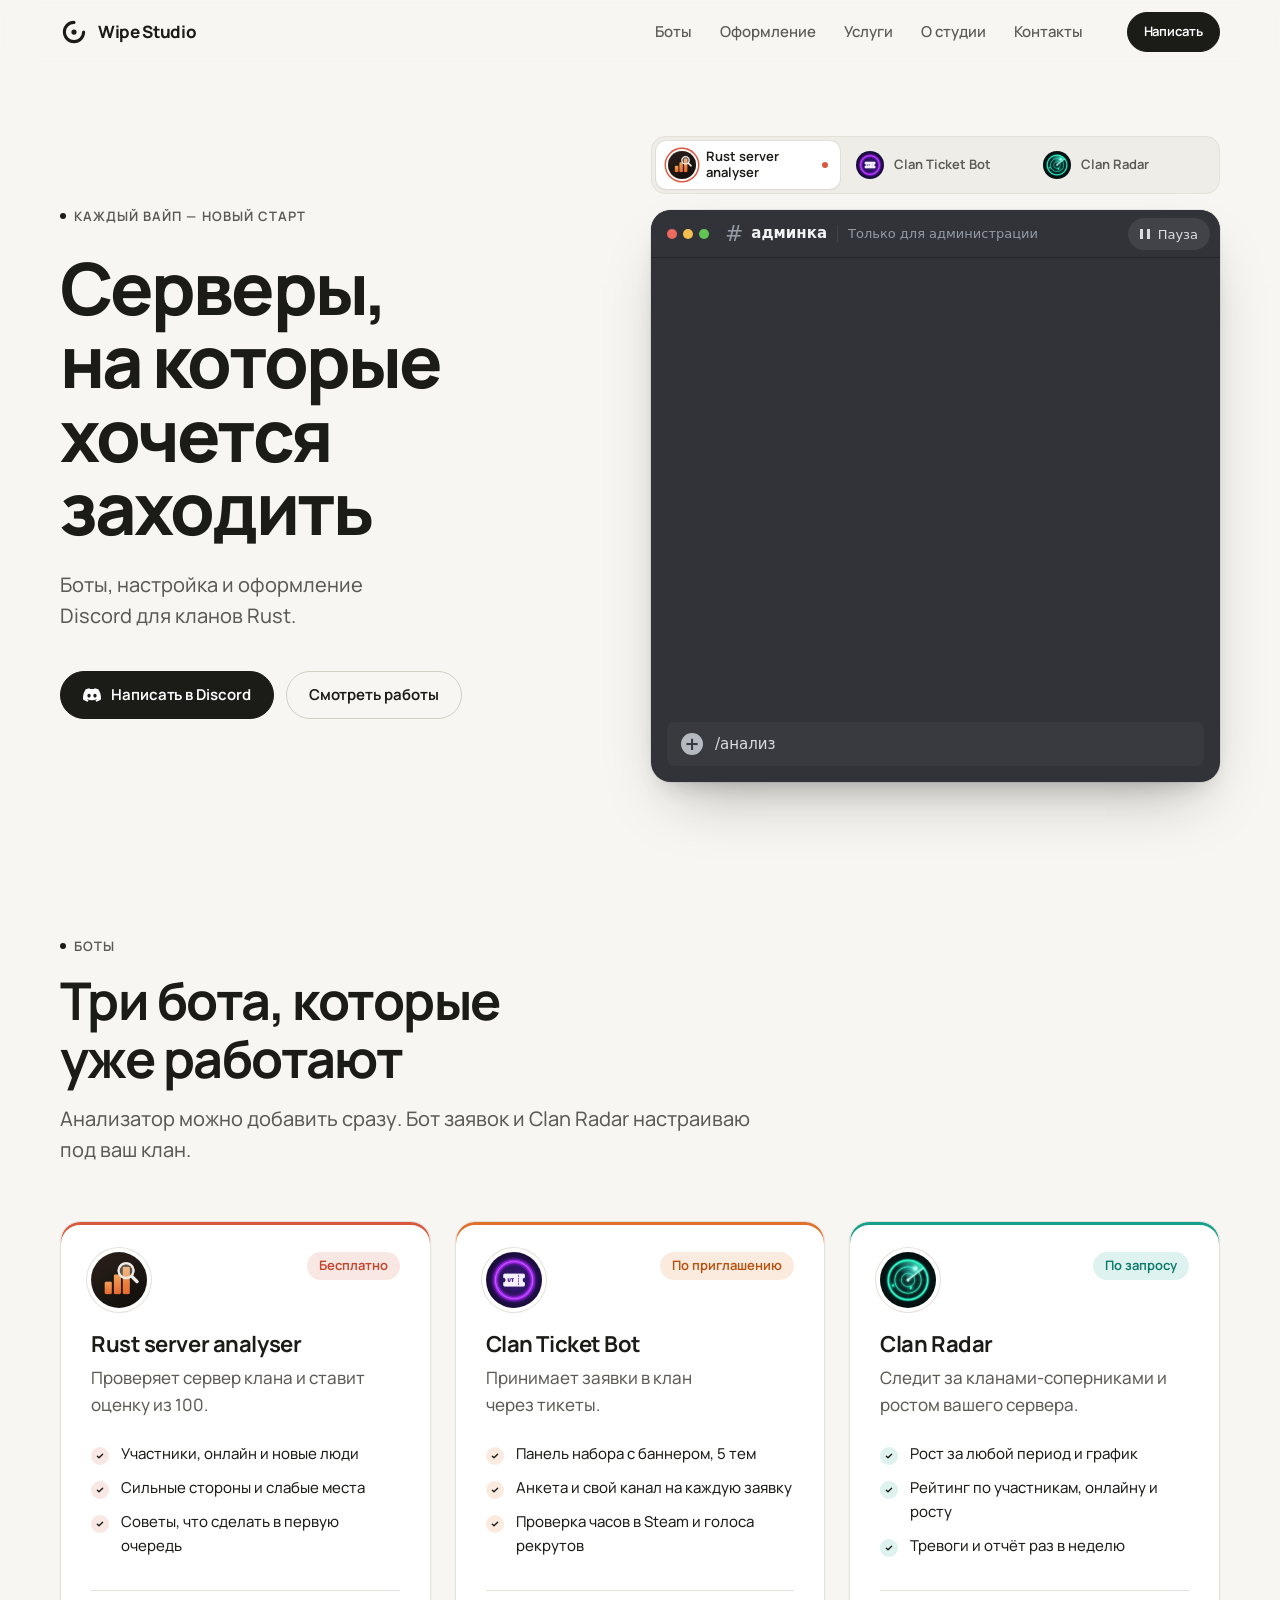
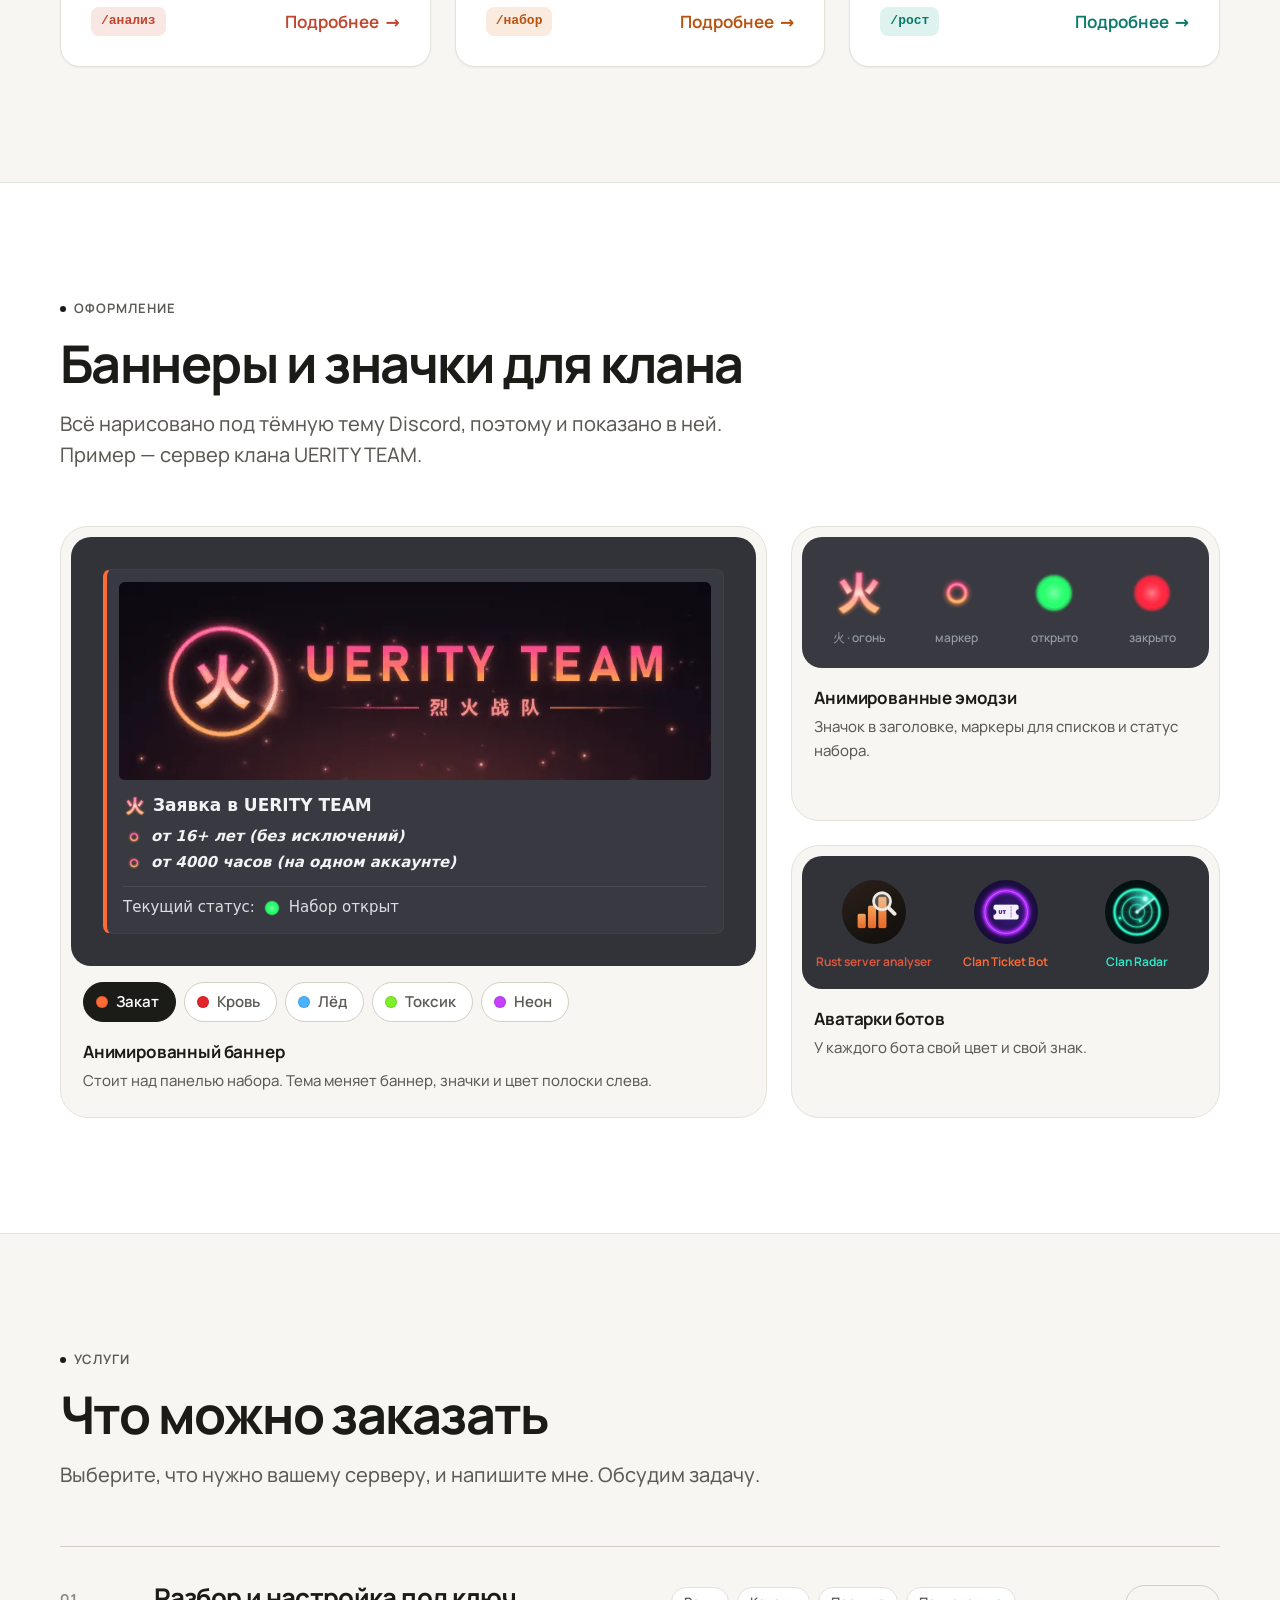
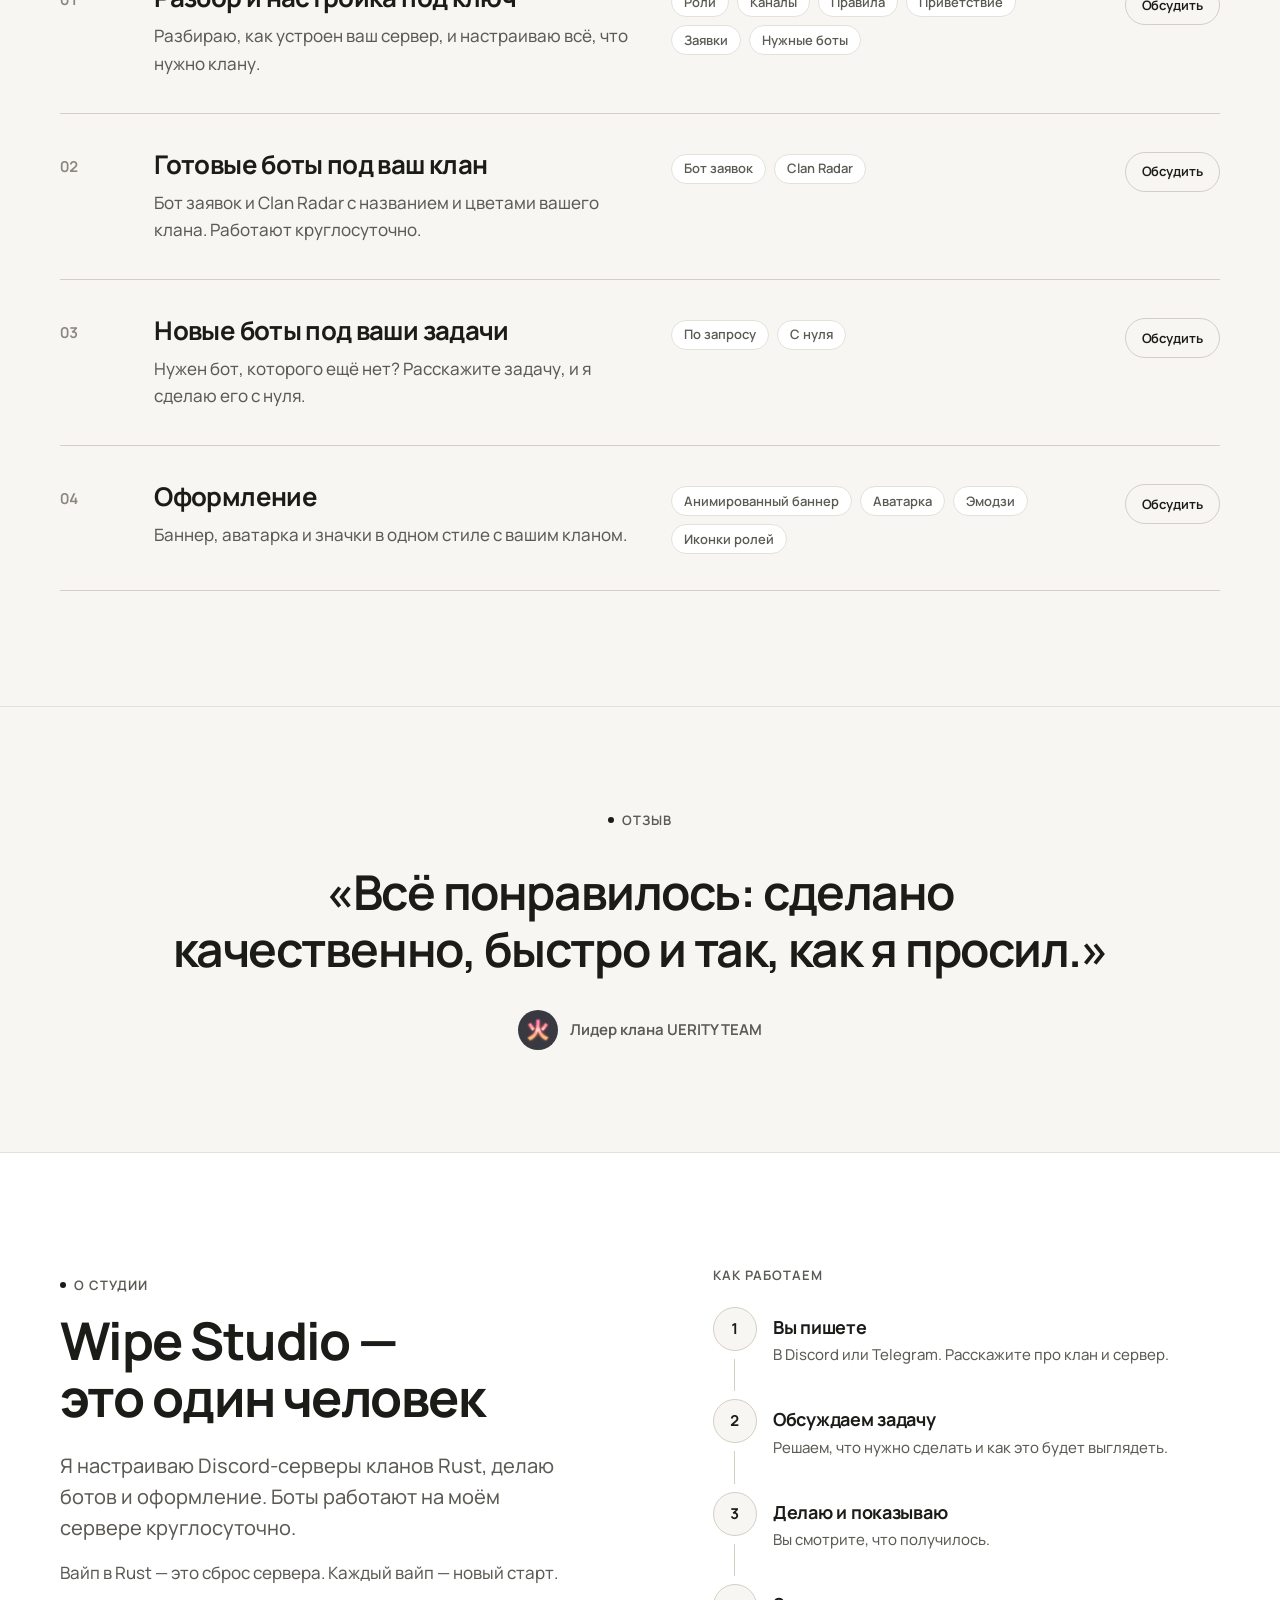
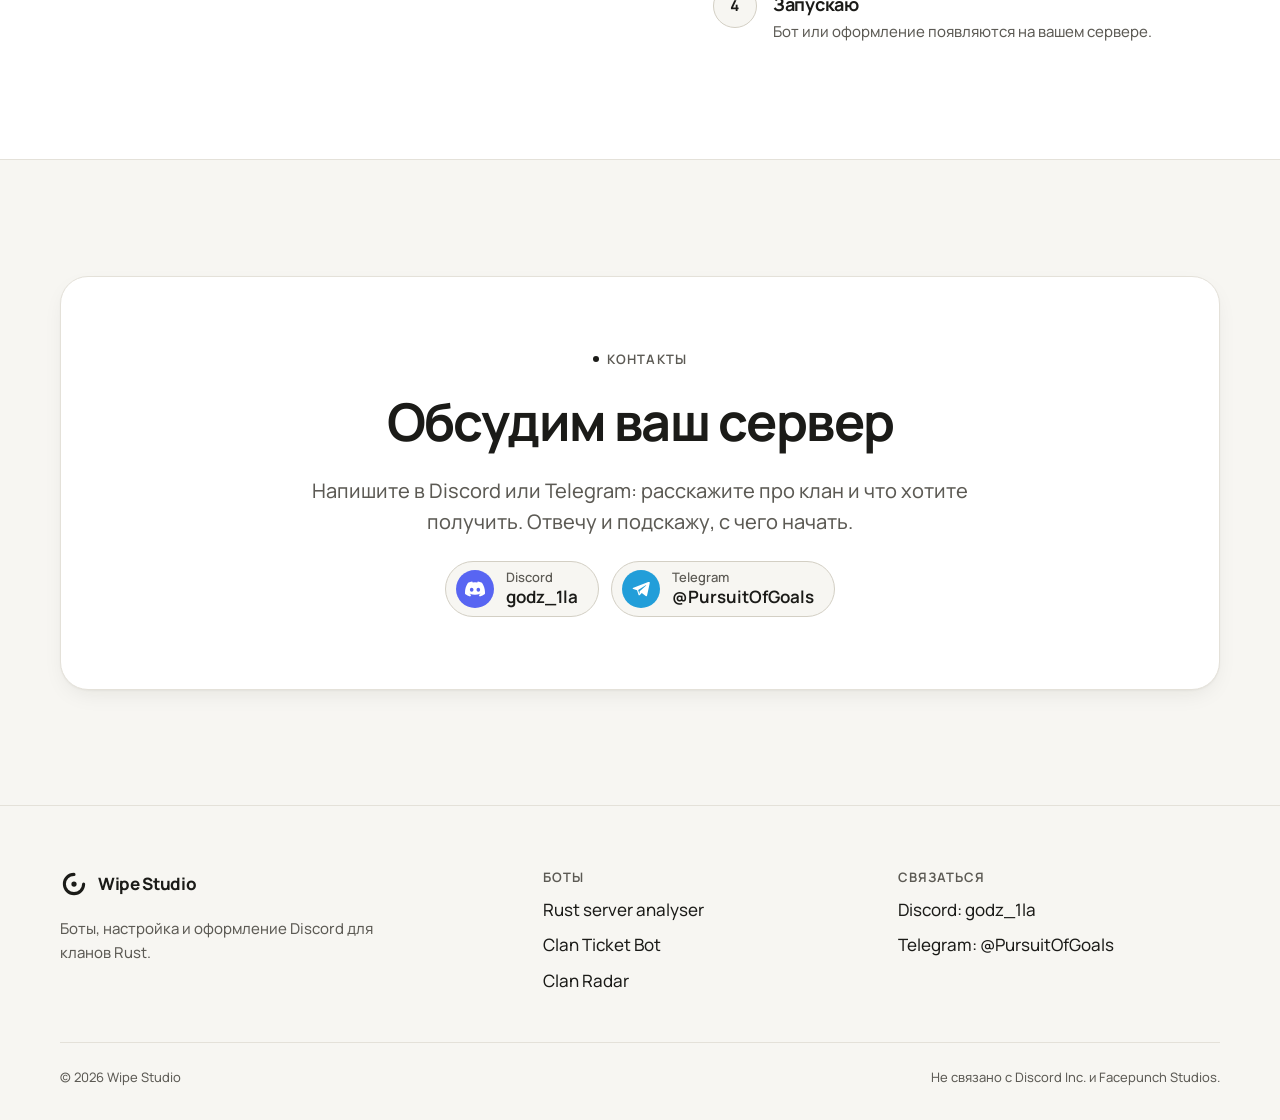
==== index.html @ f37f6e9d "Сайт-портфолио Wipe Studio Главная и страницы ботов Rust server analyser, Clan Ticket Bot, Clan Rada" ====
<!doctype html>
<html lang="ru">
<head>
  <meta charset="utf-8">
  <meta name="viewport" content="width=device-width, initial-scale=1">
  <title>Wipe Studio — боты и оформление Discord для кланов Rust</title>
  <meta name="description" content="Серверы, на которые хочется заходить: боты, настройка и оформление Discord-серверов для кланов Rust.">
  <meta name="theme-color" content="#f7f6f2">
  <meta property="og:type" content="website">
  <meta property="og:site_name" content="Wipe Studio">
  <meta property="og:title" content="Wipe Studio — боты и оформление Discord для кланов Rust">
  <meta property="og:description" content="Серверы, на которые хочется заходить: боты, настройка и оформление Discord-серверов для кланов Rust.">
  <meta property="og:locale" content="ru_RU">
  <meta property="og:url" content="https://wipe-studio.github.io/">
  <meta property="og:image" content="https://wipe-studio.github.io/assets/og.png">
  <meta property="og:image:width" content="1200">
  <meta property="og:image:height" content="630">
  <meta property="og:image:alt" content="Wipe Studio — боты и оформление Discord для кланов Rust">
  <meta name="twitter:card" content="summary_large_image">
  <link rel="canonical" href="https://wipe-studio.github.io/">
  <link rel="icon" href="assets/logo/mark.svg" type="image/svg+xml">
  <link rel="icon" href="assets/logo/favicon-32.png" sizes="32x32" type="image/png">
  <link rel="apple-touch-icon" href="assets/logo/apple-touch-icon.png">
  <link rel="preload" href="assets/fonts/manrope-cyrillic-wght-normal.woff2" as="font" type="font/woff2" crossorigin>
  <link rel="stylesheet" href="assets/css/base.css">
  <link rel="stylesheet" href="assets/css/discord.css">
  <link rel="stylesheet" href="assets/css/home.css">
  <script>document.documentElement.classList.add("js")</script>
</head>
<body>
  <a class="skip-link" href="#main">Перейти к содержанию</a>

  <header class="site-header">
    <div class="container site-header__inner">
      <a class="brand" href="./" aria-label="Wipe Studio — на главную">
        <img src="assets/logo/mark.svg" alt="" width="28" height="28">
        <span>Wipe Studio</span>
      </a>
      <button class="menu-toggle" type="button" aria-expanded="false" aria-controls="site-nav" aria-label="Открыть меню"><span></span></button>
      <nav class="nav" id="site-nav" aria-label="Главное меню">
        <a href="#bots">Боты</a>
        <a href="#design">Оформление</a>
        <a href="#services">Услуги</a>
        <a href="#about">О студии</a>
        <a href="#contacts">Контакты</a>
        <a class="btn" href="#contacts">Написать</a>
      </nav>
      <a class="btn btn--sm btn--header" href="#contacts">Написать</a>
    </div>
  </header>

  <main id="main">
    <!-- ===== Первый экран ===== -->
    <section class="hero" aria-labelledby="hero-title">
      <div class="container hero__grid">
        <div class="hero__text" data-stagger="0.08">
          <span class="eyebrow" data-reveal>Каждый вайп — новый старт</span>
          <h1 class="hero__title" id="hero-title" data-reveal>Серверы, на которые хочется заходить</h1>
          <p class="lead hero__lead" data-reveal>Боты, настройка и оформление Discord для кланов Rust.</p>
          <div class="btn-row hero__actions" data-reveal>
            <a class="btn" href="#contacts" data-contact="discord">
              <svg viewBox="0 0 24 24" aria-hidden="true" fill="currentColor"><path d="M20.317 4.37a19.79 19.79 0 0 0-4.885-1.515.074.074 0 0 0-.079.037c-.21.375-.444.865-.608 1.25a18.27 18.27 0 0 0-5.487 0 12.64 12.64 0 0 0-.617-1.25.077.077 0 0 0-.079-.037A19.74 19.74 0 0 0 3.677 4.37a.07.07 0 0 0-.032.027C.533 9.046-.32 13.58.099 18.057a.082.082 0 0 0 .031.057 19.9 19.9 0 0 0 5.993 3.03.078.078 0 0 0 .084-.028c.462-.63.874-1.295 1.226-1.994a.076.076 0 0 0-.041-.106 13.1 13.1 0 0 1-1.872-.892.077.077 0 0 1-.008-.128c.126-.094.252-.192.372-.291a.074.074 0 0 1 .078-.01c3.928 1.793 8.18 1.793 12.062 0a.074.074 0 0 1 .078.01c.12.098.246.198.373.292a.077.077 0 0 1-.006.127 12.3 12.3 0 0 1-1.873.892.077.077 0 0 0-.041.107c.36.698.772 1.362 1.225 1.993a.076.076 0 0 0 .084.028 19.84 19.84 0 0 0 6.002-3.03.077.077 0 0 0 .032-.054c.5-5.177-.838-9.674-3.549-13.66a.061.061 0 0 0-.031-.03zM8.02 15.33c-1.183 0-2.157-1.085-2.157-2.419 0-1.333.956-2.419 2.157-2.419 1.21 0 2.176 1.096 2.157 2.42 0 1.333-.956 2.418-2.157 2.418zm7.975 0c-1.183 0-2.157-1.085-2.157-2.419 0-1.333.955-2.419 2.157-2.419 1.21 0 2.176 1.096 2.157 2.42 0 1.333-.946 2.418-2.157 2.418z"/></svg>
              Написать в Discord
            </a>
            <a class="btn btn--ghost" href="#bots">Смотреть работы</a>
          </div>
        </div>

        <div class="hero__demo" data-reveal="fade">
          <div class="hero-switch" role="group" aria-label="Чьё демо показать">
            <button class="hero-switch__btn theme-analyser" type="button" data-scene="0" aria-pressed="true">
              <img src="assets/img/avatars/analyser.webp" alt="" width="28" height="28">
              <span class="hero-switch__name">Rust server analyser</span>
              <span class="hero-switch__live" aria-hidden="true"></span>
            </button>
            <button class="hero-switch__btn theme-ticket" type="button" data-scene="1" aria-pressed="false">
              <img src="assets/img/avatars/ticket.webp" alt="" width="28" height="28">
              <span class="hero-switch__name">Clan Ticket Bot</span>
              <span class="hero-switch__live" aria-hidden="true"></span>
            </button>
            <button class="hero-switch__btn theme-radar" type="button" data-scene="2" aria-pressed="false">
              <img src="assets/img/avatars/radar.webp" alt="" width="28" height="28">
              <span class="hero-switch__name">Clan Radar</span>
              <span class="hero-switch__live" aria-hidden="true"></span>
            </button>
          </div>

          <div class="dc hero-dc" id="hero-dc" role="region" aria-label="Пример: так боты отвечают в Discord">
            <div class="dc__bar">
              <span class="dc__dots"></span><span class="dc__hash">#</span><span class="dc__channel">админка</span><span class="dc__topic">Только для администрации</span>
            </div>
            <button class="dc-replay hero-pause" type="button" aria-pressed="false" aria-label="Пауза">
              <span class="hero-pause__icon" aria-hidden="true"></span><span class="hero-pause__text" aria-hidden="true">Пауза</span>
            </button>
            <div class="dc__log" aria-live="off"></div>
            <div class="dc__typing" aria-hidden="true"></div>
            <div class="dc__input" aria-hidden="true">Написать в #админка</div>
          </div>
        </div>
      </div>
    </section>

    <!-- ===== Боты ===== -->
    <section class="section bots" id="bots" aria-labelledby="bots-title">
      <div class="container">
        <div class="section-head" data-reveal>
          <span class="eyebrow">Боты</span>
          <h2 class="h2" id="bots-title">Три бота, которые уже работают</h2>
          <p class="lead">Анализатор можно добавить сразу. Бот заявок и Clan Radar настраиваю под ваш клан.</p>
        </div>

        <ul class="bot-cards" role="list" data-stagger="0.1">
          <li class="bot-card theme-analyser" data-reveal>
            <div class="bot-card__head">
              <div class="bot-card__top">
                <img class="bot-card__avatar" src="assets/img/avatars/analyser.webp" alt="" width="56" height="56" loading="lazy" decoding="async">
                <span class="badge">Бесплатно</span>
              </div>
              <h3 class="bot-card__name">Rust server analyser</h3>
              <p class="bot-card__lead">Проверяет сервер клана и ставит оценку из 100.</p>
            </div>
            <ul class="checklist bot-card__list">
              <li>Участники, онлайн и новые люди</li>
              <li>Сильные стороны и слабые места</li>
              <li>Советы, что сделать в первую очередь</li>
            </ul>
            <div class="bot-card__foot">
              <code class="bot-card__cmd">/анализ</code>
              <a class="link-arrow bot-card__more" href="analyser/">Подробнее<span class="visually-hidden"> о боте Rust server analyser</span></a>
            </div>
          </li>

          <li class="bot-card theme-ticket" data-reveal>
            <div class="bot-card__head">
              <div class="bot-card__top">
                <img class="bot-card__avatar" src="assets/img/avatars/ticket.webp" alt="" width="56" height="56" loading="lazy" decoding="async">
                <span class="badge">По приглашению</span>
              </div>
              <h3 class="bot-card__name">Clan Ticket Bot</h3>
              <p class="bot-card__lead">Принимает заявки в клан через тикеты.</p>
            </div>
            <ul class="checklist bot-card__list">
              <li>Панель набора с баннером, 5 тем</li>
              <li>Анкета и свой канал на каждую заявку</li>
              <li>Проверка часов в Steam и голоса рекрутов</li>
            </ul>
            <div class="bot-card__foot">
              <code class="bot-card__cmd">/набор</code>
              <a class="link-arrow bot-card__more" href="ticket/">Подробнее<span class="visually-hidden"> о боте Clan Ticket Bot</span></a>
            </div>
          </li>

          <li class="bot-card theme-radar" data-reveal>
            <div class="bot-card__head">
              <div class="bot-card__top">
                <img class="bot-card__avatar" src="assets/img/avatars/radar.webp" alt="" width="56" height="56" loading="lazy" decoding="async">
                <span class="badge">По запросу</span>
              </div>
              <h3 class="bot-card__name">Clan Radar</h3>
              <p class="bot-card__lead">Следит за кланами-соперниками и ростом вашего сервера.</p>
            </div>
            <ul class="checklist bot-card__list">
              <li>Рост за любой период и график</li>
              <li>Рейтинг по участникам, онлайну и росту</li>
              <li>Тревоги и отчёт раз в неделю</li>
            </ul>
            <div class="bot-card__foot">
              <code class="bot-card__cmd">/рост</code>
              <a class="link-arrow bot-card__more" href="radar/">Подробнее<span class="visually-hidden"> о боте Clan Radar</span></a>
            </div>
          </li>
        </ul>
      </div>
    </section>

    <!-- ===== Оформление ===== -->
    <section class="section section--alt design" id="design" aria-labelledby="design-title">
      <div class="container">
        <div class="section-head" data-reveal>
          <span class="eyebrow">Оформление</span>
          <h2 class="h2" id="design-title">Баннеры и значки для клана</h2>
          <p class="lead">Всё нарисовано под тёмную тему Discord, поэтому и показано в ней. Пример — сервер клана UERITY TEAM.</p>
        </div>

        <div class="gallery">
          <figure class="g-card g-card--banner" data-reveal>
            <div class="g-screen g-screen--banner">
              <div class="g-panel" id="g-panel" style="--stripe:#FF6B35">
                <picture>
                  <source id="g-banner-still" media="(prefers-reduced-motion: reduce)" srcset="assets/img/banners/sunset-still.webp">
                  <img class="g-banner" id="g-banner" src="assets/img/banners/sunset.webp" width="720" height="240" alt="Анимированный баннер клана UERITY TEAM, тема «Закат»" loading="lazy" decoding="async">
                </picture>
                <div class="g-panel__body">
                  <p class="g-panel__title"><img class="g-inline js-freeze" data-emoji="fire" src="assets/img/emoji/fire-sunset.webp" width="24" height="24" alt="" loading="lazy" decoding="async">Заявка в UERITY TEAM</p>
                  <p class="g-panel__req"><img class="g-inline js-freeze" data-emoji="ring" src="assets/img/emoji/ring-sunset.webp" width="22" height="22" alt="" loading="lazy" decoding="async"><b><i>от 16+ лет (без исключений)</i></b></p>
                  <p class="g-panel__req"><img class="g-inline js-freeze" data-emoji="ring" src="assets/img/emoji/ring-sunset.webp" width="22" height="22" alt="" loading="lazy" decoding="async"><b><i>от 4000 часов (на одном аккаунте)</i></b></p>
                  <hr class="g-panel__sep">
                  <p class="g-panel__status">Текущий статус: <img class="g-inline js-freeze" src="assets/img/emoji/status-green.webp" width="22" height="22" alt="" loading="lazy" decoding="async">Набор открыт</p>
                </div>
              </div>
            </div>
            <div class="theme-switch" role="group" aria-label="Тема оформления">
              <button class="theme-chip" type="button" data-theme="sunset" aria-pressed="true" style="--chip:#FF6B35"><span class="theme-chip__dot" aria-hidden="true"></span>Закат</button>
              <button class="theme-chip" type="button" data-theme="blood" aria-pressed="false" style="--chip:#E3242B"><span class="theme-chip__dot" aria-hidden="true"></span>Кровь</button>
              <button class="theme-chip" type="button" data-theme="ice" aria-pressed="false" style="--chip:#4AB3FF"><span class="theme-chip__dot" aria-hidden="true"></span>Лёд</button>
              <button class="theme-chip" type="button" data-theme="toxic" aria-pressed="false" style="--chip:#7DF029"><span class="theme-chip__dot" aria-hidden="true"></span>Токсик</button>
              <button class="theme-chip" type="button" data-theme="neon" aria-pressed="false" style="--chip:#C640FF"><span class="theme-chip__dot" aria-hidden="true"></span>Неон</button>
            </div>
            <figcaption class="g-card__cap">
              <strong>Анимированный баннер</strong>
              <span>Стоит над панелью набора. Тема меняет баннер, значки и цвет полоски слева.</span>
            </figcaption>
          </figure>

          <figure class="g-card g-card--emoji" data-reveal>
            <div class="g-screen g-emoji">
              <div class="g-emoji__item">
                <img class="g-emoji__img js-freeze" data-emoji="fire" src="assets/img/emoji/fire-sunset.webp" width="56" height="56" alt="Иероглиф 火 «огонь», тема «Закат»" loading="lazy" decoding="async">
                <span>火 · огонь</span>
              </div>
              <div class="g-emoji__item">
                <img class="g-emoji__img js-freeze" data-emoji="ring" src="assets/img/emoji/ring-sunset.webp" width="56" height="56" alt="Кольцо-маркер, тема «Закат»" loading="lazy" decoding="async">
                <span>маркер</span>
              </div>
              <div class="g-emoji__item">
                <img class="g-emoji__img js-freeze" src="assets/img/emoji/status-green.webp" width="56" height="56" alt="Зелёный значок «набор открыт»" loading="lazy" decoding="async">
                <span>открыто</span>
              </div>
              <div class="g-emoji__item">
                <img class="g-emoji__img js-freeze" src="assets/img/emoji/status-red.webp" width="56" height="56" alt="Красный значок «набор закрыт»" loading="lazy" decoding="async">
                <span>закрыто</span>
              </div>
            </div>
            <figcaption class="g-card__cap">
              <strong>Анимированные эмодзи</strong>
              <span>Значок в заголовке, маркеры для списков и статус набора.</span>
            </figcaption>
          </figure>

          <figure class="g-card g-card--avatars" data-reveal>
            <div class="g-screen g-avatars">
              <div class="g-avatars__item">
                <img src="assets/img/avatars/analyser.webp" width="64" height="64" alt="Аватарка бота Rust server analyser" loading="lazy" decoding="async">
                <span style="color:#E0583F">Rust server analyser</span>
              </div>
              <div class="g-avatars__item">
                <img src="assets/img/avatars/ticket.webp" width="64" height="64" alt="Аватарка бота Clan Ticket Bot" loading="lazy" decoding="async">
                <span style="color:#FF6B35">Clan Ticket Bot</span>
              </div>
              <div class="g-avatars__item">
                <img src="assets/img/avatars/radar.webp" width="64" height="64" alt="Аватарка бота Clan Radar" loading="lazy" decoding="async">
                <span style="color:#2EE6C5">Clan Radar</span>
              </div>
            </div>
            <figcaption class="g-card__cap">
              <strong>Аватарки ботов</strong>
              <span>У каждого бота свой цвет и свой знак.</span>
            </figcaption>
          </figure>
        </div>
      </div>
    </section>

    <!-- ===== Услуги ===== -->
    <section class="section services-sec" id="services" aria-labelledby="services-title">
      <div class="container">
        <div class="section-head" data-reveal>
          <span class="eyebrow">Услуги</span>
          <h2 class="h2" id="services-title">Что можно заказать</h2>
          <p class="lead">Выберите, что нужно вашему серверу, и напишите мне. Обсудим задачу.</p>
        </div>

        <ol class="services" data-stagger="0.08">
          <li class="service" data-reveal>
            <span class="service__num" aria-hidden="true">01</span>
            <div class="service__main">
              <h3 class="service__title">Разбор и настройка под ключ</h3>
              <p class="service__text">Разбираю, как устроен ваш сервер, и настраиваю всё, что нужно клану.</p>
            </div>
            <ul class="service__tags" aria-label="Что входит">
              <li>Роли</li><li>Каналы</li><li>Правила</li><li>Приветствие</li><li>Заявки</li><li>Нужные боты</li>
            </ul>
            <a class="btn btn--ghost btn--sm service__btn" href="#contacts">Обсудить<span class="visually-hidden">: разбор и настройка под ключ</span></a>
          </li>
          <li class="service" data-reveal>
            <span class="service__num" aria-hidden="true">02</span>
            <div class="service__main">
              <h3 class="service__title">Готовые боты под ваш клан</h3>
              <p class="service__text">Бот заявок и Clan Radar с названием и цветами вашего клана. Работают круглосуточно.</p>
            </div>
            <ul class="service__tags" aria-label="Что входит">
              <li>Бот заявок</li><li>Clan Radar</li>
            </ul>
            <a class="btn btn--ghost btn--sm service__btn" href="#contacts">Обсудить<span class="visually-hidden">: готовые боты под ваш клан</span></a>
          </li>
          <li class="service" data-reveal>
            <span class="service__num" aria-hidden="true">03</span>
            <div class="service__main">
              <h3 class="service__title">Новые боты под ваши задачи</h3>
              <p class="service__text">Нужен бот, которого ещё нет? Расскажите задачу, и я сделаю его с нуля.</p>
            </div>
            <ul class="service__tags" aria-label="Что входит">
              <li>По запросу</li><li>С нуля</li>
            </ul>
            <a class="btn btn--ghost btn--sm service__btn" href="#contacts">Обсудить<span class="visually-hidden">: новые боты под ваши задачи</span></a>
          </li>
          <li class="service" data-reveal>
            <span class="service__num" aria-hidden="true">04</span>
            <div class="service__main">
              <h3 class="service__title">Оформление</h3>
              <p class="service__text">Баннер, аватарка и значки в одном стиле с вашим кланом.</p>
            </div>
            <ul class="service__tags" aria-label="Что входит">
              <li>Анимированный баннер</li><li>Аватарка</li><li>Эмодзи</li><li>Иконки ролей</li>
            </ul>
            <a class="btn btn--ghost btn--sm service__btn" href="#contacts">Обсудить<span class="visually-hidden">: оформление</span></a>
          </li>
        </ol>
      </div>
    </section>

    <!-- ===== Отзыв ===== -->
    <section class="section review" aria-labelledby="review-title">
      <div class="container">
        <figure class="review__figure" data-reveal>
          <h2 class="eyebrow review__label" id="review-title">Отзыв</h2>
          <blockquote class="review__quote">
            <p>«Всё понравилось: сделано качественно, быстро и так, как я просил.»</p>
          </blockquote>
          <figcaption class="review__cite">
            <span class="review__mark"><img class="js-freeze" src="assets/img/emoji/fire-sunset.webp" alt="" width="28" height="28" loading="lazy" decoding="async"></span>
            Лидер клана UERITY TEAM
          </figcaption>
        </figure>
      </div>
    </section>

    <!-- ===== О студии ===== -->
    <section class="section section--alt" id="about" aria-labelledby="about-title">
      <div class="container about">
        <div class="about__text" data-reveal>
          <span class="eyebrow">О студии</span>
          <h2 class="h2" id="about-title">Wipe Studio — это один человек</h2>
          <p class="lead">Я настраиваю Discord-серверы кланов Rust, делаю ботов и оформление. Боты работают на моём сервере круглосуточно.</p>
          <p class="about__note">Вайп в Rust — это сброс сервера. Каждый вайп — новый старт.</p>
        </div>
        <div class="about__steps" data-reveal>
          <h3 class="about__steps-title">Как работаем</h3>
          <ol class="steps">
            <li class="step">
              <span class="step__num" aria-hidden="true">1</span>
              <div><strong class="step__title">Вы пишете</strong><p>В Discord или Telegram. Расскажите про клан и сервер.</p></div>
            </li>
            <li class="step">
              <span class="step__num" aria-hidden="true">2</span>
              <div><strong class="step__title">Обсуждаем задачу</strong><p>Решаем, что нужно сделать и как это будет выглядеть.</p></div>
            </li>
            <li class="step">
              <span class="step__num" aria-hidden="true">3</span>
              <div><strong class="step__title">Делаю и показываю</strong><p>Вы смотрите, что получилось.</p></div>
            </li>
            <li class="step">
              <span class="step__num" aria-hidden="true">4</span>
              <div><strong class="step__title">Запускаю</strong><p>Бот или оформление появляются на вашем сервере.</p></div>
            </li>
          </ol>
        </div>
      </div>
    </section>

    <!-- ===== Контакты (одинаковый блок на всех страницах; заголовок и текст можно менять под страницу) ===== -->
    <section class="section contact-cta" id="contacts" aria-labelledby="contacts-title">
      <div class="container">
        <div class="contact-cta__box" data-reveal>
          <span class="eyebrow">Контакты</span>
          <h2 class="h2" id="contacts-title">Обсудим ваш сервер</h2>
          <p class="lead">Напишите в Discord или Telegram: расскажите про клан и что хотите получить. Отвечу и подскажу, с чего начать.</p>
          <div class="contact-list">
            <a class="contact-chip" href="#contacts" data-contact="discord">
              <span class="contact-chip__icon contact-chip__icon--discord"><svg viewBox="0 0 24 24" aria-hidden="true" fill="currentColor"><path d="M20.317 4.37a19.79 19.79 0 0 0-4.885-1.515.074.074 0 0 0-.079.037c-.21.375-.444.865-.608 1.25a18.27 18.27 0 0 0-5.487 0 12.64 12.64 0 0 0-.617-1.25.077.077 0 0 0-.079-.037A19.74 19.74 0 0 0 3.677 4.37a.07.07 0 0 0-.032.027C.533 9.046-.32 13.58.099 18.057a.082.082 0 0 0 .031.057 19.9 19.9 0 0 0 5.993 3.03.078.078 0 0 0 .084-.028c.462-.63.874-1.295 1.226-1.994a.076.076 0 0 0-.041-.106 13.1 13.1 0 0 1-1.872-.892.077.077 0 0 1-.008-.128c.126-.094.252-.192.372-.291a.074.074 0 0 1 .078-.01c3.928 1.793 8.18 1.793 12.062 0a.074.074 0 0 1 .078.01c.12.098.246.198.373.292a.077.077 0 0 1-.006.127 12.3 12.3 0 0 1-1.873.892.077.077 0 0 0-.041.107c.36.698.772 1.362 1.225 1.993a.076.076 0 0 0 .084.028 19.84 19.84 0 0 0 6.002-3.03.077.077 0 0 0 .032-.054c.5-5.177-.838-9.674-3.549-13.66a.061.061 0 0 0-.031-.03zM8.02 15.33c-1.183 0-2.157-1.085-2.157-2.419 0-1.333.956-2.419 2.157-2.419 1.21 0 2.176 1.096 2.157 2.42 0 1.333-.956 2.418-2.157 2.418zm7.975 0c-1.183 0-2.157-1.085-2.157-2.419 0-1.333.955-2.419 2.157-2.419 1.21 0 2.176 1.096 2.157 2.42 0 1.333-.946 2.418-2.157 2.418z"/></svg></span>
              <span><small>Discord</small>godz_1la</span>
            </a>
            <a class="contact-chip" href="https://t.me/PursuitOfGoals" data-contact="telegram">
              <span class="contact-chip__icon contact-chip__icon--telegram"><svg viewBox="0 0 24 24" aria-hidden="true" fill="currentColor"><path d="M20.66 3.72 2.93 10.56c-1.21.49-1.2 1.16-.22 1.46l4.55 1.42 1.74 5.36c.21.58.11.81.72.81.47 0 .68-.21.94-.47l2.27-2.2 4.72 3.49c.87.48 1.5.23 1.71-.81l3.1-14.6c.32-1.27-.48-1.85-1.5-1.3zM8.6 13.2l9.03-5.7c.45-.27.86-.12.52.18l-7.73 6.98-.3 3.2-1.52-4.66z"/></svg></span>
              <span><small>Telegram</small>@PursuitOfGoals</span>
            </a>
          </div>
        </div>
      </div>
    </section>
  </main>

  <footer class="site-footer">
    <div class="container">
      <div class="site-footer__grid">
        <div>
          <a class="brand" href="./">
            <img src="assets/logo/mark.svg" alt="" width="28" height="28">
            <span>Wipe Studio</span>
          </a>
          <p class="site-footer__note">Боты, настройка и оформление Discord для кланов Rust.</p>
        </div>
        <div>
          <h2>Боты</h2>
          <ul>
            <li><a href="analyser/">Rust server analyser</a></li>
            <li><a href="ticket/">Clan Ticket Bot</a></li>
            <li><a href="radar/">Clan Radar</a></li>
          </ul>
        </div>
        <div>
          <h2>Связаться</h2>
          <ul>
            <li><a href="#contacts" data-contact="discord">Discord: godz_1la</a></li>
            <li><a href="https://t.me/PursuitOfGoals" data-contact="telegram">Telegram: @PursuitOfGoals</a></li>
          </ul>
        </div>
      </div>
      <div class="site-footer__bottom">
        <span>© <span data-year>2026</span> Wipe Studio</span>
        <span>Не связано с Discord Inc. и Facepunch Studios.</span>
      </div>
    </div>
  </footer>

  <script src="assets/js/site.js" defer></script>
  <script src="assets/js/discord.js" defer></script>
  <script src="assets/js/home.js" defer></script>
</body>
</html>
---- assets/css/base.css ----
/* =========================================================
   Wipe Studio — общие стили (фундамент)
   Светлый минимализм. У каждого бота свой приглушённый цвет.
   Страницы подключают: base.css → discord.css → свой page.css
   ========================================================= */

/* ---------- Шрифт (свой, без Google) ---------- */
@font-face {
  font-family: "Manrope";
  font-style: normal;
  font-display: swap;
  font-weight: 200 800;
  src: url("../fonts/manrope-cyrillic-wght-normal.woff2") format("woff2-variations");
  unicode-range: U+0301, U+0400-045F, U+0490-0491, U+04B0-04B1, U+2116;
}
@font-face {
  font-family: "Manrope";
  font-style: normal;
  font-display: swap;
  font-weight: 200 800;
  src: url("../fonts/manrope-latin-wght-normal.woff2") format("woff2-variations");
  unicode-range: U+0000-00FF, U+0131, U+0152-0153, U+02BB-02BC, U+02C6, U+02DA, U+02DC, U+0304,
    U+0308, U+0329, U+2000-206F, U+20AC, U+2122, U+2191, U+2193, U+2212, U+2215, U+FEFF, U+FFFD;
}

/* ---------- Токены ---------- */
:root {
  color-scheme: light;

  /* База */
  --bg: #f7f6f2;          /* тёплый белый — фон страницы */
  --surface: #ffffff;     /* карточки */
  --surface-2: #efede7;   /* мягкие подложки */
  --surface-3: #e7e4dc;
  --ink: #1b1b18;         /* основной текст */
  --ink-2: #5c5a54;       /* второстепенный текст (AA на bg и surface) */
  --ink-3: #8a877f;       /* только подписи-украшения, не для важного */
  --line: #e4e1d9;
  --line-2: #d3cfc4;

  /* Цвета ботов: --X — для текста и кнопок (AA на белом),
     --X-fill — для заливок/украшений, --X-soft — светлая подложка */
  --analyser: #c2452d;
  --analyser-fill: #d9583f;
  --analyser-soft: #f8e7e2;
  --ticket: #b9520f;
  --ticket-fill: #e0702a;
  --ticket-soft: #fbebdf;
  --radar: #0b7a6b;
  --radar-fill: #14a08c;
  --radar-soft: #def3ef;

  /* Акцент текущей страницы (страница бота переопределяет) */
  --accent: var(--ink);
  --accent-fill: var(--ink);
  --accent-soft: var(--surface-2);

  /* Типографика */
  --font: "Manrope", system-ui, -apple-system, "Segoe UI", Roboto, Arial, sans-serif;
  --fs-xs: 0.8125rem;   /* 13 */
  --fs-sm: 0.9375rem;   /* 15 */
  --fs-md: 1.0625rem;   /* 17 — основной */
  --fs-lg: 1.25rem;     /* 20 */
  --fs-xl: clamp(1.5rem, 1.2rem + 1.2vw, 2rem);
  --fs-2xl: clamp(2rem, 1.4rem + 2.6vw, 3.25rem);   /* заголовки секций */
  --fs-hero: clamp(2.6rem, 1.6rem + 5vw, 5rem);    /* главный заголовок */

  /* Отступы (шаг 4px) */
  --s-1: 4px;
  --s-2: 8px;
  --s-3: 12px;
  --s-4: 16px;
  --s-5: 24px;
  --s-6: 32px;
  --s-7: 48px;
  --s-8: 64px;
  --s-9: 96px;
  --section: clamp(72px, 9vw, 128px);

  /* Формы */
  --r-sm: 10px;
  --r-md: 14px;
  --r-lg: 20px;
  --r-xl: 28px;
  --r-pill: 999px;
  --shadow-1: 0 1px 2px rgba(27, 27, 24, 0.05);
  --shadow-2: 0 1px 2px rgba(27, 27, 24, 0.04), 0 8px 24px -8px rgba(27, 27, 24, 0.1);
  --shadow-3: 0 2px 4px rgba(27, 27, 24, 0.04), 0 24px 48px -16px rgba(27, 27, 24, 0.18);

  /* Сетка */
  --container: 1160px;
  --gutter: clamp(16px, 4vw, 32px);
  --header-h: 64px;

  /* Движение */
  --ease: cubic-bezier(0.22, 1, 0.36, 1);
  --dur: 0.6s;
}

/* Страницы ботов: <body class="theme-analyser"> и т.п. */
.theme-analyser { --accent: var(--analyser); --accent-fill: var(--analyser-fill); --accent-soft: var(--analyser-soft); }
.theme-ticket   { --accent: var(--ticket);   --accent-fill: var(--ticket-fill);   --accent-soft: var(--ticket-soft); }
.theme-radar    { --accent: var(--radar);    --accent-fill: var(--radar-fill);    --accent-soft: var(--radar-soft); }

/* ---------- Сброс ---------- */
*, *::before, *::after { box-sizing: border-box; }
html { -webkit-text-size-adjust: 100%; text-size-adjust: 100%; scroll-behavior: smooth; scroll-padding-top: calc(var(--header-h) + 16px); }
body {
  margin: 0;
  background: var(--bg);
  color: var(--ink);
  font-family: var(--font);
  font-size: var(--fs-md);
  line-height: 1.6;
  font-weight: 450;
  -webkit-font-smoothing: antialiased;
  -moz-osx-font-smoothing: grayscale;
  text-rendering: optimizeLegibility;
  overflow-x: hidden;
}
img, svg, video { display: block; max-width: 100%; height: auto; }
button, input, select, textarea { font: inherit; color: inherit; }
button { cursor: pointer; }
a { color: inherit; text-decoration-thickness: 1px; text-underline-offset: 0.18em; }
h1, h2, h3, h4 { margin: 0; line-height: 1.1; font-weight: 700; letter-spacing: -0.02em; text-wrap: balance; }
p { margin: 0; text-wrap: pretty; }
ul, ol { margin: 0; padding: 0; }
:focus-visible { outline: 2px solid var(--ink); outline-offset: 3px; border-radius: 6px; }
::selection { background: var(--accent-soft); color: var(--ink); }

.visually-hidden {
  position: absolute !important; width: 1px; height: 1px; padding: 0; margin: -1px;
  overflow: hidden; clip: rect(0 0 0 0); white-space: nowrap; border: 0;
}
.skip-link {
  position: absolute; left: var(--s-4); top: -100px; z-index: 100;
  background: var(--ink); color: #fff; padding: var(--s-2) var(--s-4); border-radius: var(--r-sm);
  text-decoration: none; font-weight: 600;
}
.skip-link:focus { top: var(--s-3); }

/* ---------- Сетка и секции ---------- */
.container { width: 100%; max-width: calc(var(--container) + var(--gutter) * 2); margin-inline: auto; padding-inline: var(--gutter); }
.section { padding-block: var(--section); }
.section--tight { padding-block: calc(var(--section) * 0.6); }
.section--alt { background: var(--surface); border-block: 1px solid var(--line); }

.section-head { display: grid; gap: var(--s-4); max-width: 720px; margin-bottom: clamp(32px, 5vw, 56px); }
.section-head--center { margin-inline: auto; text-align: center; justify-items: center; }
.eyebrow {
  display: inline-flex; align-items: center; gap: var(--s-2);
  font-size: var(--fs-xs); font-weight: 650; letter-spacing: 0.08em; text-transform: uppercase;
  color: var(--ink-2);
}
.eyebrow::before { content: ""; width: 6px; height: 6px; border-radius: 50%; background: var(--accent-fill); }
.h2 { font-size: var(--fs-2xl); letter-spacing: -0.03em; }
.h3 { font-size: var(--fs-xl); letter-spacing: -0.02em; }
.lead { font-size: var(--fs-lg); line-height: 1.55; color: var(--ink-2); max-width: 60ch; }
.muted { color: var(--ink-2); }

/* ---------- Кнопки ---------- */
.btn {
  --btn-bg: var(--ink); --btn-fg: #fff; --btn-bd: var(--ink);
  display: inline-flex; align-items: center; justify-content: center; gap: 10px;
  min-height: 48px; padding: 0 22px;
  border-radius: var(--r-pill); border: 1px solid var(--btn-bd);
  background: var(--btn-bg); color: var(--btn-fg);
  font-size: var(--fs-sm); font-weight: 650; letter-spacing: -0.005em; line-height: 1;
  text-decoration: none; white-space: nowrap;
  transition: transform 0.2s var(--ease), background-color 0.2s, border-color 0.2s, box-shadow 0.2s;
}
.btn:hover { transform: translateY(-1px); box-shadow: var(--shadow-2); }
.btn:active { transform: translateY(0); box-shadow: none; }
.btn svg { width: 18px; height: 18px; flex: none; }
.btn--ghost { --btn-bg: transparent; --btn-fg: var(--ink); --btn-bd: var(--line-2); }
.btn--ghost:hover { --btn-bg: var(--surface); }
.btn--accent { --btn-bg: var(--accent); --btn-fg: #fff; --btn-bd: var(--accent); }
.btn--sm { min-height: 40px; padding: 0 16px; font-size: var(--fs-xs); }
.btn-row { display: flex; flex-wrap: wrap; gap: var(--s-3); }

/* Ссылка-стрелка: «Подробнее →» */
.link-arrow {
  display: inline-flex; align-items: center; gap: 6px; font-weight: 650; text-decoration: none; color: var(--accent);
}
.link-arrow::after { content: "→"; transition: transform 0.2s var(--ease); }
.link-arrow:hover::after { transform: translateX(3px); }

/* ---------- Значки и карточки ---------- */
.badge {
  display: inline-flex; align-items: center; gap: 6px; height: 28px; padding: 0 12px;
  border-radius: var(--r-pill); background: var(--accent-soft); color: var(--accent);
  font-size: var(--fs-xs); font-weight: 650; white-space: nowrap;
}
.badge--neutral { background: var(--surface-2); color: var(--ink-2); }
.card {
  background: var(--surface); border: 1px solid var(--line); border-radius: var(--r-lg);
  box-shadow: var(--shadow-1);
}
.card--pad { padding: clamp(20px, 3vw, 32px); }

/* Список «галочки» */
.checklist { list-style: none; display: grid; gap: var(--s-3); }
.checklist li { position: relative; padding-left: 30px; }
.checklist li::before {
  content: ""; position: absolute; left: 0; top: 0.3em; width: 18px; height: 18px; border-radius: 50%;
  background: var(--accent-soft)
    url("data:image/svg+xml,%3Csvg xmlns='http://www.w3.org/2000/svg' viewBox='0 0 16 16'%3E%3Cpath d='M4.5 8.2l2.2 2.2 4.8-4.8' fill='none' stroke='%231b1b18' stroke-width='1.8' stroke-linecap='round' stroke-linejoin='round'/%3E%3C/svg%3E")
    center / 12px no-repeat;
}

/* ---------- Шапка ---------- */
.site-header {
  position: sticky; top: 0; z-index: 50; height: var(--header-h);
  background: color-mix(in srgb, var(--bg) 82%, transparent);
  -webkit-backdrop-filter: saturate(1.4) blur(14px); backdrop-filter: saturate(1.4) blur(14px);
  border-bottom: 1px solid transparent; transition: border-color 0.25s, background-color 0.25s;
}
.site-header.is-scrolled { border-bottom-color: var(--line); }
.site-header__inner { height: 100%; display: flex; align-items: center; gap: var(--s-5); }
.brand { display: inline-flex; align-items: center; gap: 10px; text-decoration: none; font-weight: 750; letter-spacing: -0.02em; font-size: 1.0625rem; }
.brand img { width: 28px; height: 28px; }
.nav { margin-left: auto; display: flex; align-items: center; gap: var(--s-1); }
.nav a {
  padding: 8px 12px; border-radius: var(--r-pill); text-decoration: none; font-size: var(--fs-sm); font-weight: 550; color: var(--ink-2);
  transition: color 0.2s, background-color 0.2s;
}
.nav a:hover, .nav a[aria-current="page"] { color: var(--ink); background: var(--surface-2); }
.site-header .btn { margin-left: var(--s-2); }
.menu-toggle {
  display: none; margin-left: auto; width: 44px; height: 44px; border-radius: 50%;
  border: 1px solid var(--line-2); background: var(--surface); align-items: center; justify-content: center;
}
.menu-toggle span, .menu-toggle span::before, .menu-toggle span::after {
  display: block; width: 18px; height: 1.8px; background: var(--ink); border-radius: 2px; position: relative; transition: transform 0.25s var(--ease), opacity 0.2s;
}
.menu-toggle span::before, .menu-toggle span::after { content: ""; position: absolute; left: 0; }
.menu-toggle span::before { top: -6px; }
.menu-toggle span::after { top: 6px; }
.menu-open .menu-toggle span { background: transparent; }
.menu-open .menu-toggle span::before { transform: translateY(6px) rotate(45deg); }
.menu-open .menu-toggle span::after { transform: translateY(-6px) rotate(-45deg); }

@media (max-width: 900px) {
  .menu-toggle { display: inline-flex; }
  .site-header .btn--header { display: none; }
  .nav {
    position: fixed; inset: var(--header-h) 0 auto 0; margin: 0;
    flex-direction: column; align-items: stretch; gap: 2px;
    padding: var(--s-3) var(--gutter) var(--s-5);
    background: var(--bg); border-bottom: 1px solid var(--line); box-shadow: var(--shadow-3);
    transform: translateY(-8px); opacity: 0; visibility: hidden; transition: opacity 0.2s, transform 0.25s var(--ease), visibility 0.2s;
  }
  .nav a { padding: 14px 12px; font-size: var(--fs-md); border-radius: var(--r-md); }
  .nav .btn { display: inline-flex; margin: var(--s-3) 0 0; color: #fff; }
  .nav .btn:hover { color: #fff; background: var(--ink); }
  .menu-open .nav { transform: none; opacity: 1; visibility: visible; }
}
@media (min-width: 901px) { .nav .btn { display: none; } }

/* ---------- Подвал ---------- */
.site-footer { padding-block: var(--s-8) var(--s-6); border-top: 1px solid var(--line); background: var(--bg); }
.site-footer__grid { display: grid; gap: var(--s-6); grid-template-columns: 1.4fr repeat(2, 1fr); }
.site-footer h2 { font-size: var(--fs-xs); text-transform: uppercase; letter-spacing: 0.08em; color: var(--ink-2); font-weight: 650; margin-bottom: var(--s-3); }
.site-footer ul { list-style: none; display: grid; gap: var(--s-2); }
.site-footer a { text-decoration: none; color: var(--ink); }
.site-footer a:hover { text-decoration: underline; }
.site-footer__note { color: var(--ink-2); font-size: var(--fs-sm); max-width: 36ch; margin-top: var(--s-3); }
.site-footer__bottom { margin-top: var(--s-7); padding-top: var(--s-5); border-top: 1px solid var(--line); display: flex; flex-wrap: wrap; gap: var(--s-3); justify-content: space-between; color: var(--ink-2); font-size: var(--fs-xs); }
@media (max-width: 720px) { .site-footer__grid { grid-template-columns: 1fr 1fr; } .site-footer__grid > :first-child { grid-column: 1 / -1; } }

/* ---------- Блок «Контакты» (одинаковый на всех страницах) ---------- */
.contact-cta { text-align: center; }
.contact-cta__box {
  background: var(--surface); border: 1px solid var(--line); border-radius: var(--r-xl);
  padding: clamp(32px, 6vw, 72px) clamp(20px, 5vw, 64px); box-shadow: var(--shadow-2);
  display: grid; justify-items: center; gap: var(--s-5);
}
.contact-cta__box .lead { margin-inline: auto; }
.contact-list { display: flex; flex-wrap: wrap; justify-content: center; gap: var(--s-3); }
.contact-chip {
  display: inline-flex; align-items: center; gap: 12px; min-height: 56px; padding: 8px 20px 8px 10px;
  border-radius: var(--r-pill); border: 1px solid var(--line-2); background: var(--bg);
  text-decoration: none; font-weight: 650; transition: transform 0.2s var(--ease), box-shadow 0.2s, border-color 0.2s;
}
.contact-chip:hover { transform: translateY(-1px); box-shadow: var(--shadow-2); border-color: var(--ink-3); }
.contact-chip__icon { width: 38px; height: 38px; border-radius: 50%; display: grid; place-items: center; color: #fff; flex: none; }
.contact-chip__icon svg { width: 20px; height: 20px; }
.contact-chip__icon--discord { background: #5865f2; }
.contact-chip__icon--telegram { background: #229ed9; }
.contact-chip small { display: block; font-size: var(--fs-xs); font-weight: 550; color: var(--ink-2); line-height: 1.2; }
.contact-chip span { line-height: 1.25; text-align: left; }

/* ---------- Всплывающая подсказка (toast) ---------- */
.toast {
  position: fixed; left: 50%; bottom: 24px; z-index: 200; transform: translate(-50%, 20px); opacity: 0; pointer-events: none;
  max-width: min(92vw, 440px); padding: 14px 18px; border-radius: var(--r-md);
  background: var(--ink); color: #fff; font-size: var(--fs-sm); font-weight: 550; box-shadow: var(--shadow-3);
  transition: opacity 0.25s, transform 0.35s var(--ease);
}
.toast.is-visible { opacity: 1; transform: translate(-50%, 0); }

/* ---------- Появление при прокрутке ---------- */
/* Класс .js ставит site.js — без JS всё видно сразу */
.js [data-reveal] { opacity: 0; transform: translateY(18px); transition: opacity var(--dur) var(--ease), transform var(--dur) var(--ease); transition-delay: var(--reveal-delay, 0s); }
.js [data-reveal].is-in { opacity: 1; transform: none; }
.js [data-reveal="fade"] { transform: none; }
.js [data-reveal="scale"] { transform: scale(0.97); }

@media (prefers-reduced-motion: reduce) {
  html { scroll-behavior: auto; }
  *, *::before, *::after { animation-duration: 0.01ms !important; animation-iteration-count: 1 !important; transition-duration: 0.01ms !important; }
  .js [data-reveal] { opacity: 1; transform: none; }
}

/* ---------- Шапка страницы бота (общая) ---------- */
.bot-hero { padding-block: clamp(40px, 6vw, 80px) var(--section); }
.bot-hero__grid { display: grid; gap: clamp(32px, 5vw, 64px); grid-template-columns: minmax(0, 1fr) minmax(0, 1.1fr); align-items: center; }
.bot-hero__id { display: flex; align-items: center; gap: var(--s-4); margin-bottom: var(--s-5); }
.bot-hero__avatar { width: 64px; height: 64px; border-radius: 50%; box-shadow: 0 0 0 4px var(--surface), 0 0 0 5px var(--line); }
.bot-hero h1 { font-size: clamp(2.4rem, 1.6rem + 3.6vw, 4rem); letter-spacing: -0.035em; }
.bot-hero .lead { margin-top: var(--s-4); }
.bot-hero .btn-row { margin-top: var(--s-6); }
.breadcrumbs { font-size: var(--fs-sm); color: var(--ink-2); margin-bottom: var(--s-5); }
.breadcrumbs a { color: var(--ink-2); text-decoration: none; }
.breadcrumbs a:hover { color: var(--ink); text-decoration: underline; }
@media (max-width: 900px) { .bot-hero__grid { grid-template-columns: 1fr; } }

/* Сетка возможностей */
.features { display: grid; gap: var(--s-4); grid-template-columns: repeat(auto-fill, minmax(min(100%, 300px), 1fr)); }
.feature { padding: var(--s-5); border-radius: var(--r-lg); background: var(--surface); border: 1px solid var(--line); display: grid; gap: var(--s-2); align-content: start; }
.feature__icon { width: 40px; height: 40px; border-radius: 12px; display: grid; place-items: center; background: var(--accent-soft); color: var(--accent); margin-bottom: var(--s-2); }
.feature__icon svg { width: 22px; height: 22px; }
.feature h3 { font-size: 1.0625rem; letter-spacing: -0.01em; }
.feature p { color: var(--ink-2); font-size: var(--fs-sm); }

/* Таблица команд */
.commands { display: grid; gap: 0; border: 1px solid var(--line); border-radius: var(--r-lg); overflow: hidden; background: var(--surface); }
.command { display: grid; grid-template-columns: minmax(0, 220px) 1fr; gap: var(--s-4); padding: 16px 20px; border-top: 1px solid var(--line); align-items: baseline; }
.command:first-child { border-top: 0; }
.command code {
  font-family: ui-monospace, "Cascadia Code", Consolas, monospace; font-size: 0.875rem; font-weight: 600;
  color: var(--accent); background: var(--accent-soft); padding: 3px 8px; border-radius: 6px; justify-self: start;
}
.command p { color: var(--ink-2); font-size: var(--fs-sm); }
@media (max-width: 600px) { .command { grid-template-columns: 1fr; gap: var(--s-2); } }

/* Другие боты (низ страницы бота) */
.other-bots { display: grid; gap: var(--s-4); grid-template-columns: repeat(auto-fit, minmax(min(100%, 280px), 1fr)); }
.other-bot { display: flex; align-items: center; gap: var(--s-4); padding: var(--s-4) var(--s-5); border-radius: var(--r-lg); background: var(--surface); border: 1px solid var(--line); text-decoration: none; transition: transform 0.2s var(--ease), box-shadow 0.2s; }
.other-bot:hover { transform: translateY(-2px); box-shadow: var(--shadow-2); }
.other-bot img { width: 48px; height: 48px; border-radius: 50%; }
.other-bot strong { display: block; }
.other-bot span { color: var(--ink-2); font-size: var(--fs-sm); }
---- assets/css/discord.css ----
/* =========================================================
   Окно «как в Discord» для живых демо ботов.
   Тёмный вид Discord — как бот выглядит в жизни. Окно — это
   аккуратный «экран» внутри светлого сайта.
   Разметка — см. комментарии у каждого блока и assets/js/discord.js
   ========================================================= */
.dc {
  --dc-bg: #323339;          /* фон чата */
  --dc-bar: #2c2d32;         /* шапка канала */
  --dc-deep: #1e1f22;        /* поля ввода, меню */
  --dc-card: #393a41;        /* embed / контейнер (под него нарисованы GIF) */
  --dc-hover: #2e2f35;
  --dc-line: #3f4147;
  --dc-text: #dbdee1;
  --dc-head: #f2f3f5;
  --dc-muted: #949ba4;
  --dc-faint: #6d6f78;
  --dc-link: #00a8fc;
  --dc-blurple: #5865f2;
  --dc-green: #248046;
  --dc-red: #da373c;
  --dc-grey: #4e5058;
  --dc-font: "gg sans", "Noto Sans", "Segoe UI", system-ui, -apple-system, Roboto, Arial, sans-serif;

  position: relative;
  display: flex; flex-direction: column;
  background: var(--dc-bg); color: var(--dc-text);
  font-family: var(--dc-font); font-size: 15px; line-height: 1.375; font-weight: 400;
  border-radius: var(--r-lg, 20px); overflow: hidden;
  box-shadow: 0 0 0 1px rgba(27, 27, 24, 0.08), 0 30px 60px -24px rgba(27, 27, 24, 0.35), 0 12px 24px -12px rgba(27, 27, 24, 0.2);
  isolation: isolate;
  text-align: left;
}
.dc *, .dc *::before, .dc *::after { box-sizing: border-box; }
.dc ::selection { background: rgba(88, 101, 242, 0.5); color: #fff; }
.dc :focus-visible { outline: 2px solid var(--dc-link); outline-offset: 2px; }

/* Шапка окна: <div class="dc__bar"><span class="dc__dots"></span><span class="dc__hash">#</span><span class="dc__channel">ticket</span><span class="dc__topic">…</span></div> */
.dc__bar {
  display: flex; align-items: center; gap: 8px; height: 48px; padding: 0 16px; flex: none;
  background: var(--dc-bg); border-bottom: 1px solid rgba(0, 0, 0, 0.28);
  font-weight: 600; color: var(--dc-head); font-size: 15px; white-space: nowrap; overflow: hidden;
}
.dc__dots { display: inline-flex; gap: 6px; margin-right: 8px; }
.dc__dots::before, .dc__dots::after, .dc__dots { content: ""; }
.dc__dots { width: 10px; height: 10px; border-radius: 50%; background: #ed6a5e; box-shadow: 16px 0 0 #f4bf4f, 32px 0 0 #61c554; margin-right: 40px; flex: none; }
.dc__hash { color: var(--dc-muted); font-size: 22px; font-weight: 400; line-height: 1; }
.dc__topic { color: var(--dc-muted); font-weight: 400; font-size: 13px; overflow: hidden; text-overflow: ellipsis; padding-left: 10px; margin-left: 2px; border-left: 1px solid var(--dc-line); }

/* Лента сообщений: высоту задаёт страница (--dc-h) */
.dc__log {
  flex: 1 1 auto; height: var(--dc-h, 520px); overflow-y: auto; overflow-x: hidden;
  padding: 16px 0 8px; scroll-behavior: smooth; overscroll-behavior: contain;
  scrollbar-width: thin; scrollbar-color: #1a1b1e transparent;
  display: flex; flex-direction: column;
}
.dc__log > :first-child { margin-top: auto; }   /* сообщения прижаты к низу, как в Discord */
.dc__log::-webkit-scrollbar { width: 8px; }
.dc__log::-webkit-scrollbar-thumb { background: #1a1b1e; border-radius: 8px; }

/* «Бот печатает…» */
.dc__typing { height: 24px; padding: 0 16px; font-size: 13px; color: var(--dc-text); display: flex; align-items: center; gap: 6px; flex: none; opacity: 0; transition: opacity 0.2s; }
.dc__typing.is-on { opacity: 1; }
.dc__typing b { font-weight: 700; }
.dc__typing i { display: inline-flex; gap: 3px; margin-right: 4px; }
.dc__typing i span { width: 6px; height: 6px; border-radius: 50%; background: var(--dc-text); opacity: 0.4; animation: dc-dot 1.2s infinite; }
.dc__typing i span:nth-child(2) { animation-delay: 0.15s; }
.dc__typing i span:nth-child(3) { animation-delay: 0.3s; }
@keyframes dc-dot { 0%, 60%, 100% { opacity: 0.35; transform: none; } 30% { opacity: 1; transform: translateY(-2px); } }

/* Поле ввода (декоративное) */
.dc__input { margin: 0 16px 16px; height: 44px; border-radius: 8px; background: #383a40; color: var(--dc-faint); display: flex; align-items: center; gap: 12px; padding: 0 14px; font-size: 15px; flex: none; }
.dc__input::before { content: "+"; width: 22px; height: 22px; border-radius: 50%; background: #b5bac1; color: #383a40; display: grid; place-items: center; font-weight: 700; font-size: 18px; line-height: 1; flex: none; }

/* ---------- Сообщение ----------
<div class="dc-msg">
  <img class="dc-msg__avatar" src="" alt="">
  <div class="dc-msg__body">
    <div class="dc-reply"><img src=""><b>Игрок</b> использует <span class="dc-cmd">/анализ</span></div>   (необязательно)
    <div class="dc-msg__head"><span class="dc-msg__name" style="color:#…">Clan Radar</span><span class="dc-app">ПРИЛОЖЕНИЕ</span><time>Сегодня в 12:00</time></div>
    <div class="dc-msg__text">Текст</div>
    … embed / container / кнопки …
  </div>
</div> */
.dc-msg { position: relative; display: grid; grid-template-columns: 40px minmax(0, 1fr); column-gap: 16px; padding: 4px 16px 4px 16px; margin-top: 16px; }
.dc-msg:hover { background: var(--dc-hover); }
.dc-msg--cont { margin-top: 0; padding-top: 1px; }      /* продолжение от того же автора — без аватарки */
.dc-msg--cont .dc-msg__avatar { visibility: hidden; height: 0; }
.dc-msg__avatar { width: 40px; height: 40px; border-radius: 50%; grid-row: 1 / span 3; margin-top: 2px; object-fit: cover; background: var(--dc-grey); }
.dc-msg--has-reply .dc-msg__avatar { margin-top: 24px; }
.dc-msg__body { min-width: 0; }
.dc-msg__head { display: flex; align-items: baseline; flex-wrap: wrap; column-gap: 6px; }
.dc-msg__name { font-weight: 600; color: var(--dc-head); font-size: 15px; }
.dc-msg__head time { color: var(--dc-muted); font-size: 12px; margin-left: 2px; }
.dc-app { display: inline-flex; align-items: center; height: 15px; padding: 0 4px; border-radius: 3px; background: var(--dc-blurple); color: #fff; font-size: 10px; font-weight: 600; letter-spacing: 0.02em; text-transform: uppercase; position: relative; top: -1px; }
.dc-msg__text { color: var(--dc-text); word-wrap: break-word; }
.dc-msg__text + * { margin-top: 4px; }
.dc-msg__text p + p { margin-top: 4px; }

/* Строка «использует /команда» над ответом бота */
.dc-reply { display: flex; align-items: center; gap: 6px; font-size: 13px; color: var(--dc-muted); margin: 0 0 2px; white-space: nowrap; overflow: hidden; position: relative; }
.dc-reply::before { content: ""; position: absolute; left: -36px; top: 50%; width: 30px; height: 10px; border: 2px solid #4e5058; border-right: 0; border-bottom: 0; border-top-left-radius: 6px; }
.dc-reply img { width: 16px; height: 16px; border-radius: 50%; }
.dc-reply b { color: var(--dc-text); font-weight: 500; }
.dc-cmd { color: var(--dc-link); font-weight: 500; }

/* Пометка «Только вы видите это сообщение» */
.dc-ephemeral { display: flex; align-items: center; gap: 6px; margin-top: 6px; font-size: 12px; color: var(--dc-muted); }
.dc-ephemeral::before { content: ""; width: 14px; height: 14px; border-radius: 50%; border: 1.5px solid currentColor; background: radial-gradient(circle at 50% 50%, currentColor 0 2px, transparent 2.5px); }
.dc-ephemeral a { color: var(--dc-link); text-decoration: none; }

/* Мелочи внутри текста */
.dc b, .dc strong { font-weight: 700; color: var(--dc-head); }
.dc .dc-muted { color: var(--dc-muted); }
.dc .dc-small { font-size: 13px; color: var(--dc-muted); }   /* как «-# текст» в Discord */
.dc code { font-family: Consolas, "Andale Mono", monospace; font-size: 0.85em; background: #2b2d31; border-radius: 4px; padding: 0.1em 0.3em; color: var(--dc-text); }
.dc pre { margin: 6px 0 0; padding: 8px 10px; background: #2b2d31; border: 1px solid #1e1f22; border-radius: 4px; font-family: Consolas, monospace; font-size: 13px; white-space: pre-wrap; }
.dc a { color: var(--dc-link); text-decoration: none; }
.dc-mention { background: rgba(88, 101, 242, 0.3); color: #c9cdfb; border-radius: 3px; padding: 0 2px; font-weight: 500; }
.dc-h1 { font-size: 22px; font-weight: 700; line-height: 1.3; color: var(--dc-head); margin: 4px 0 2px; }
.dc-h2 { font-size: 19px; font-weight: 700; line-height: 1.3; color: var(--dc-head); margin: 4px 0 2px; }
.dc-h3 { font-size: 16px; font-weight: 700; line-height: 1.3; color: var(--dc-head); margin: 4px 0 2px; }
.dc ul.dc-list { list-style: disc; padding-left: 20px; margin: 2px 0; }
.dc ul.dc-list li { margin: 1px 0; }
.dc-emoji { display: inline-block; width: 1.375em; height: 1.375em; vertical-align: -0.3em; object-fit: contain; margin: 0 1px; }
.dc-emoji--lg { width: 48px; height: 48px; vertical-align: middle; }
.dc-quote { border-left: 4px solid #4e5058; padding-left: 12px; margin: 2px 0; }

/* ---------- Embed (карточка) ----------
<div class="dc-embed" style="--embed:#2EE6C5">
  <div class="dc-embed__author"><img src="">Автор</div>
  <div class="dc-embed__title">Заголовок</div>
  <div class="dc-embed__desc">Текст</div>
  <div class="dc-embed__fields"><div class="dc-field"><div class="dc-field__name">Имя</div><div class="dc-field__value">Значение</div></div>…</div>
  <img class="dc-embed__image" src="">
  <img class="dc-embed__thumb" src="">     (картинка справа вверху)
  <div class="dc-embed__footer"><img src="">Подпись</div>
</div> */
.dc-embed {
  position: relative; display: grid; gap: 8px; max-width: 520px; margin-top: 6px;
  padding: 10px 16px 14px 12px; border-radius: 4px; background: var(--dc-card);
  border-left: 4px solid var(--embed, #1e1f22);
}
.dc-embed--thumb { padding-right: 96px; }
.dc-embed__author { display: flex; align-items: center; gap: 8px; font-size: 14px; font-weight: 600; color: var(--dc-head); }
.dc-embed__author img { width: 24px; height: 24px; border-radius: 50%; }
.dc-embed__title { font-size: 16px; font-weight: 700; color: var(--dc-head); line-height: 1.3; }
.dc-embed__desc { font-size: 14px; line-height: 1.45; white-space: normal; }
.dc-embed__fields { display: grid; grid-template-columns: repeat(3, minmax(0, 1fr)); gap: 8px 12px; }
.dc-embed__fields--2 { grid-template-columns: repeat(2, minmax(0, 1fr)); }
.dc-embed__fields--1 { grid-template-columns: 1fr; }
.dc-field__name { font-size: 14px; font-weight: 600; color: var(--dc-head); margin-bottom: 2px; }
.dc-field__value { font-size: 14px; line-height: 1.4; }
.dc-field--wide { grid-column: 1 / -1; }
.dc-embed__image { width: 100%; border-radius: 4px; margin-top: 4px; }
.dc-embed__thumb { position: absolute; top: 12px; right: 14px; width: 72px; height: 72px; border-radius: 4px; object-fit: cover; }
.dc-embed__footer { display: flex; align-items: center; gap: 8px; font-size: 12px; color: var(--dc-muted); margin-top: 2px; }
.dc-embed__footer img { width: 20px; height: 20px; border-radius: 50%; }

/* ---------- Контейнер Components V2 (так выглядит панель тикет-бота) ----------
<div class="dc-box" style="--embed:#FF6B35">
  <img class="dc-box__media" src="banner.webp" alt="">
  <div class="dc-box__text">…</div>
  <hr class="dc-sep">
  <div class="dc-row">кнопки / меню</div>
</div> */
.dc-box { display: grid; gap: 10px; max-width: 520px; margin-top: 6px; padding: 14px 16px; border-radius: 8px; background: var(--dc-card); border: 1px solid rgba(255, 255, 255, 0.04); border-left: 4px solid var(--embed, transparent); }
.dc-box__media { width: 100%; border-radius: 6px; display: block; }
.dc-box__text { font-size: 15px; line-height: 1.45; }
.dc-sep { border: 0; height: 1px; background: rgba(255, 255, 255, 0.08); margin: 4px 0; }
.dc-sep--lg { margin: 10px 0; }

/* ---------- Кнопки и меню ---------- */
.dc-row { display: flex; flex-wrap: wrap; gap: 8px; margin-top: 8px; }
.dc-btn {
  display: inline-flex; align-items: center; justify-content: center; gap: 6px;
  height: 32px; min-width: 60px; padding: 2px 16px; border: 0; border-radius: 8px;
  font-family: var(--dc-font); font-size: 14px; font-weight: 500; line-height: 1; color: #fff; background: var(--dc-grey);
  transition: background-color 0.15s, filter 0.15s, transform 0.1s; white-space: nowrap;
}
.dc-btn:hover:not(:disabled) { filter: brightness(1.12); }
.dc-btn:active:not(:disabled) { transform: translateY(1px); }
.dc-btn:disabled { opacity: 0.5; cursor: not-allowed; }
.dc-btn--primary { background: var(--dc-blurple); }
.dc-btn--success { background: var(--dc-green); }
.dc-btn--danger { background: var(--dc-red); }
.dc-btn--link::after { content: "↗"; font-size: 12px; opacity: 0.8; }
.dc-btn img { width: 18px; height: 18px; }
/* Подсказка «нажмите сюда» для интерактивных демо */
.dc-btn.is-hint, .dc-select.is-hint { box-shadow: 0 0 0 2px var(--dc-bg), 0 0 0 4px rgba(255, 255, 255, 0.55); animation: dc-hint 1.6s ease-in-out infinite; }
@keyframes dc-hint { 50% { box-shadow: 0 0 0 2px var(--dc-bg), 0 0 0 5px rgba(255, 255, 255, 0.25); } }

/* Выпадающее меню (select) */
.dc-select { position: relative; width: 100%; max-width: 440px; }
.dc-select__btn {
  width: 100%; height: 42px; display: flex; align-items: center; gap: 10px; padding: 0 12px 0 14px;
  border: 1px solid var(--dc-deep); border-radius: 8px; background: var(--dc-deep); color: var(--dc-muted); font-size: 15px; text-align: left;
}
.dc-select__btn::after { content: ""; margin-left: auto; width: 8px; height: 8px; border-right: 2px solid var(--dc-text); border-bottom: 2px solid var(--dc-text); transform: rotate(45deg) translate(-2px, -2px); transition: transform 0.2s; }
.dc-select.is-open .dc-select__btn::after { transform: rotate(-135deg) translate(-2px, -2px); }
.dc-select__menu { position: absolute; left: 0; right: 0; top: calc(100% + 4px); z-index: 5; background: #2b2d31; border: 1px solid var(--dc-deep); border-radius: 8px; padding: 4px; box-shadow: 0 8px 16px rgba(0, 0, 0, 0.4); display: none; max-height: 260px; overflow-y: auto; }
.dc-select.is-open .dc-select__menu { display: block; }
.dc-select.is-up .dc-select__menu { top: auto; bottom: calc(100% + 4px); }
.dc-option { width: 100%; display: flex; align-items: center; gap: 10px; padding: 8px 10px; border: 0; border-radius: 4px; background: transparent; color: var(--dc-text); text-align: left; font-size: 15px; }
.dc-option:hover, .dc-option:focus-visible { background: #35373c; }
.dc-option img { width: 22px; height: 22px; flex: none; }
.dc-option small { display: block; color: var(--dc-muted); font-size: 13px; }

/* ---------- Вложение-картинка ---------- */
.dc-attach { margin-top: 6px; max-width: 520px; border-radius: 8px; overflow: hidden; background: #2b2d31; }
.dc-attach img { width: 100%; }

/* ---------- Окно-форма (modal) ----------
<div class="dc-modal" hidden>
  <div class="dc-modal__card" role="dialog" aria-modal="true" aria-labelledby="…">
    <div class="dc-modal__head"><img src=""><h3 id="…">Заявка в клан</h3><button class="dc-modal__close" aria-label="Закрыть">×</button></div>
    <div class="dc-modal__body">
      <label class="dc-label">Возраст<span>*</span></label><div class="dc-input">16</div> …
    </div>
    <div class="dc-modal__foot"><button class="dc-link-btn">Отмена</button><button class="dc-btn dc-btn--primary">Отправить</button></div>
  </div>
</div> */
.dc-modal { position: absolute; inset: 0; z-index: 20; display: grid; place-items: center; padding: 16px; background: rgba(0, 0, 0, 0.7); animation: dc-fade 0.2s ease; }
.dc-modal[hidden] { display: none; }
.dc-modal__card { width: min(100%, 440px); max-height: calc(100% - 8px); overflow: auto; background: var(--dc-bg); border-radius: 8px; box-shadow: 0 8px 32px rgba(0, 0, 0, 0.5); animation: dc-pop 0.25s cubic-bezier(0.22, 1, 0.36, 1); }
.dc-modal__head { display: flex; align-items: center; gap: 10px; padding: 16px 16px 8px; }
.dc-modal__head img { width: 24px; height: 24px; border-radius: 50%; }
.dc-modal__head h3 { font-size: 18px; font-weight: 700; color: var(--dc-head); margin: 0; letter-spacing: 0; }
.dc-modal__close { margin-left: auto; width: 28px; height: 28px; border: 0; border-radius: 4px; background: transparent; color: var(--dc-muted); font-size: 22px; line-height: 1; }
.dc-modal__close:hover { color: var(--dc-head); }
.dc-modal__body { padding: 8px 16px 16px; display: grid; gap: 6px; }
.dc-label { display: block; font-size: 12px; font-weight: 700; text-transform: uppercase; letter-spacing: 0.02em; color: #b5bac1; margin-top: 10px; }
.dc-label span { color: var(--dc-red); margin-left: 3px; }
.dc-input { min-height: 40px; padding: 10px; border-radius: 4px; background: var(--dc-deep); color: var(--dc-text); font-size: 15px; line-height: 1.35; white-space: pre-wrap; }
.dc-input--area { min-height: 72px; }
.dc-input.is-typing::after { content: ""; display: inline-block; width: 1px; height: 1.1em; background: var(--dc-text); vertical-align: -0.2em; margin-left: 1px; animation: dc-caret 1s steps(1) infinite; }
@keyframes dc-caret { 50% { opacity: 0; } }
.dc-modal__foot { display: flex; justify-content: flex-end; align-items: center; gap: 12px; padding: 16px; background: #2b2d31; }
.dc-link-btn { border: 0; background: transparent; color: var(--dc-text); font-size: 14px; padding: 6px 4px; }
.dc-link-btn:hover { text-decoration: underline; }

/* Появление нового сообщения */
.dc-in { animation: dc-in 0.35s cubic-bezier(0.22, 1, 0.36, 1) both; }
@keyframes dc-in { from { opacity: 0; transform: translateY(8px); } to { opacity: 1; transform: none; } }
@keyframes dc-fade { from { opacity: 0; } }
@keyframes dc-pop { from { opacity: 0; transform: scale(0.96); } }

/* Кнопка «Сначала» поверх окна (сбросить демо) */
.dc-replay { position: absolute; top: 8px; right: 10px; z-index: 3; height: 32px; padding: 0 12px; border: 0; border-radius: 999px; background: rgba(255, 255, 255, 0.08); color: var(--dc-text); font: 500 13px/1 var(--dc-font); display: inline-flex; align-items: center; gap: 6px; }
.dc-replay:hover { background: rgba(255, 255, 255, 0.14); }

/* Телефон: окно компактнее */
@media (max-width: 560px) {
  .dc { font-size: 14px; border-radius: 16px; }
  .dc-msg { grid-template-columns: 36px minmax(0, 1fr); column-gap: 12px; padding: 4px 12px; }
  .dc-msg__avatar { width: 36px; height: 36px; }
  .dc-reply::before { left: -30px; width: 24px; }
  .dc__bar { padding: 0 12px; }
  .dc__dots { display: none; }
  .dc__topic { display: none; }
  .dc__input { margin: 0 12px 12px; }
  .dc-embed__fields:not(.dc-embed__fields--1) { grid-template-columns: repeat(2, minmax(0, 1fr)); }
  .dc-embed--thumb { padding-right: 16px; }
  .dc-embed__thumb { position: static; width: 56px; height: 56px; order: -1; }
}
---- assets/css/home.css ----
/* =========================================================
   Wipe Studio — главная страница (index.html)
   Порядок: первый экран → боты → оформление → услуги → отзыв → о студии
   ========================================================= */

/* ---------- Первый экран ---------- */
.hero { padding-block: clamp(28px, 6vw, 72px) clamp(16px, 3vw, 40px); }
.hero__grid {
  display: grid; align-items: center;
  grid-template-columns: minmax(0, 1fr) minmax(0, 1.08fr);
  gap: clamp(40px, 5vw, 80px);
}
.hero__title {
  margin-top: var(--s-5);
  font-size: clamp(2.5rem, 1.25rem + 4.3vw, 4.5rem);
  line-height: 1.02; letter-spacing: -0.04em; font-weight: 750;
}
.hero__lead { margin-top: var(--s-5); max-width: 30ch; }
.hero__actions { margin-top: clamp(28px, 4vw, 40px); }

@media (max-width: 960px) {
  .hero__grid { grid-template-columns: minmax(0, 1fr); }
  .hero__demo { max-width: 640px; }
}

/* Переключатель «кто говорит» над окном */
.hero-switch {
  display: grid; grid-template-columns: repeat(3, minmax(0, 1fr)); gap: 4px;
  padding: 4px; margin-bottom: var(--s-4);
  background: var(--surface-2); border: 1px solid var(--line); border-radius: var(--r-md);
}
.hero-switch__btn {
  display: flex; align-items: center; gap: 10px; min-height: 48px; padding: 8px 12px;
  border: 0; border-radius: 10px; background: transparent; color: var(--ink-2);
  font-size: var(--fs-xs); font-weight: 650; line-height: 1.2; text-align: left;
  transition: background-color 0.2s, color 0.2s, box-shadow 0.2s;
}
.hero-switch__btn:hover { color: var(--ink); background: color-mix(in srgb, var(--surface) 55%, transparent); }
.hero-switch__btn img { width: 28px; height: 28px; border-radius: 50%; flex: none; transition: box-shadow 0.2s; }
.hero-switch__name { min-width: 0; }
.hero-switch__live { width: 6px; height: 6px; margin-left: auto; border-radius: 50%; background: var(--accent-fill); flex: none; opacity: 0; }
.hero-switch__btn[aria-pressed="true"] { background: var(--surface); color: var(--ink); box-shadow: var(--shadow-1), 0 0 0 1px var(--line); }
.hero-switch__btn[aria-pressed="true"] img { box-shadow: 0 0 0 2px var(--surface), 0 0 0 3.5px var(--accent-fill); }
.hero-switch__btn[aria-pressed="true"] .hero-switch__live { opacity: 1; animation: hero-live 1.6s ease-in-out infinite; }
.hero-switch__btn:focus-visible { outline-offset: 1px; }
@keyframes hero-live { 50% { opacity: 0.25; } }
@media (max-width: 560px) {
  .hero-switch__btn { flex-direction: column; justify-content: center; gap: 6px; padding: 10px 6px; text-align: center; font-size: 0.75rem; }
  .hero-switch__live { display: none; }
}

/* Окно Discord на первом экране */
.hero-dc { --dc-h: 440px; }
.hero-dc .dc__bar { padding-right: 112px; }
.hero-dc .dc__channel { overflow: hidden; text-overflow: ellipsis; }
.hero-dc .dc__log { transition: opacity 0.25s ease; }
.hero-dc .dc__log.is-out { opacity: 0; }
.hero-dc .dc__input { transition: color 0.2s; }
.hero-dc .dc__input.is-cmd { color: var(--dc-text); }
.hero-dc .dc__input.is-typing::after {
  content: ""; display: inline-block; width: 1px; height: 1.1em; margin-left: 1px;
  background: var(--dc-text); vertical-align: -0.2em; animation: dc-caret 1s steps(1) infinite;
}
.hero-dc .dc-option.is-active { background: #35373c; }
.hero-dc .dc-btn, .hero-dc .dc-select__btn { cursor: default; }
@media (max-width: 560px) { .hero-dc { --dc-h: 380px; } }

/* Кнопка «Пауза» в шапке окна */
.hero-pause { gap: 8px; }
.hero-pause__icon { width: 10px; height: 10px; flex: none; border-left: 3px solid currentColor; border-right: 3px solid currentColor; }
.hero-pause[aria-pressed="true"] .hero-pause__icon {
  border: 0; width: 0; height: 0;
  border-left: 9px solid currentColor; border-top: 5.5px solid transparent; border-bottom: 5.5px solid transparent;
}

/* Детали внутри сообщений демо */
.hm-score { display: flex; align-items: baseline; flex-wrap: wrap; gap: 6px; }
.hm-score__num { font-size: 34px; font-weight: 800; line-height: 1; color: #fff; font-variant-numeric: tabular-nums; letter-spacing: -0.02em; }
.hm-score__of { font-size: 15px; font-weight: 600; color: var(--dc-muted); }
.hm-score__bar { flex-basis: 100%; height: 6px; margin-top: 6px; border-radius: 6px; background: rgba(255, 255, 255, 0.08); overflow: hidden; }
.hm-score__bar i { display: block; height: 100%; width: var(--v, 0%); border-radius: inherit; background: #e0583f; transition: width 1.1s var(--ease); }
.hm-lines { display: grid; gap: 3px; font-size: 14px; line-height: 1.45; }

.hm-req { display: flex; align-items: flex-start; gap: 6px; margin-top: 2px; }
.hm-req .dc-emoji { flex: none; margin-top: 1px; }
.hm-title { display: flex; align-items: center; gap: 6px; }

.hm-growth { display: grid; gap: 8px; margin-top: 2px; }
.hm-growth__row { display: grid; grid-template-columns: minmax(0, 7.6em) minmax(0, 1fr) auto; align-items: center; gap: 10px; font-size: 14px; }
.hm-growth__name { overflow: hidden; text-overflow: ellipsis; white-space: nowrap; }
.hm-growth__bar { height: 8px; border-radius: 4px; background: rgba(255, 255, 255, 0.06); overflow: hidden; }
.hm-growth__bar i { display: block; height: 100%; width: var(--v, 0%); border-radius: inherit; background: #2ee6c5; opacity: 0.5; transition: width 1s var(--ease); }
.hm-growth__row.is-own .hm-growth__bar i { opacity: 1; }
.hm-growth__row.is-own .hm-growth__name { color: var(--dc-head); font-weight: 600; }
.hm-growth__val { font-weight: 700; color: var(--dc-head); font-variant-numeric: tabular-nums; }

/* ---------- Боты ---------- */
.bot-cards { list-style: none; display: grid; gap: var(--s-5); grid-template-columns: repeat(3, minmax(0, 1fr)); }
.bot-card {
  position: relative; display: flex; flex-direction: column;
  padding: clamp(22px, 2.6vw, 30px);
  background: var(--surface); border: 1px solid var(--line); border-radius: var(--r-lg);
  box-shadow: var(--shadow-1), inset 0 3px 0 var(--accent-fill);
  transition: transform 0.25s var(--ease), box-shadow 0.25s;
}
.bot-card:hover { transform: translateY(-3px); box-shadow: var(--shadow-2), inset 0 3px 0 var(--accent-fill); }
.bot-card:focus-within { box-shadow: var(--shadow-2), inset 0 3px 0 var(--accent-fill); }
.bot-card__top { display: flex; align-items: flex-start; justify-content: space-between; gap: var(--s-3); }
.bot-card__avatar { width: 56px; height: 56px; border-radius: 50%; box-shadow: 0 0 0 4px var(--surface), 0 0 0 5px var(--line); }
.bot-card__name { margin-top: var(--s-5); font-size: 1.375rem; letter-spacing: -0.02em; }
.bot-card__lead { margin-top: var(--s-2); color: var(--ink-2); }
.bot-card__list { margin-top: var(--s-5); margin-bottom: var(--s-6); gap: 10px; font-size: var(--fs-sm); }
.bot-card__foot {
  margin-top: auto; padding-top: var(--s-4); border-top: 1px solid var(--line);
  display: flex; align-items: center; justify-content: space-between; gap: var(--s-3);
}
.bot-card__cmd {
  font-family: ui-monospace, "Cascadia Code", Consolas, monospace; font-size: 0.8125rem; font-weight: 600;
  color: var(--accent); background: var(--accent-soft); padding: 4px 10px; border-radius: 8px;
}
/* Вся карточка нажимается, фокус — на ссылке */
.bot-card__more::before { content: ""; position: absolute; inset: 0; border-radius: inherit; }
.bot-card__more:focus-visible { outline-offset: 4px; }

@media (max-width: 960px) {
  .bot-cards { grid-template-columns: minmax(0, 1fr); }
}
@media (min-width: 640px) and (max-width: 960px) {
  .bot-card { display: grid; grid-template-columns: minmax(0, 1fr) minmax(0, 1fr); column-gap: var(--s-6); }
  .bot-card__list { margin-top: 0; margin-bottom: var(--s-5); align-self: center; }
  .bot-card__foot { grid-column: 1 / -1; }
}

/* ---------- Оформление ---------- */
.gallery {
  display: grid; gap: var(--s-5);
  grid-template-columns: minmax(0, 1.65fr) minmax(0, 1fr);
}
.g-card {
  margin: 0; display: flex; flex-direction: column; gap: var(--s-4);
  padding: 10px 10px var(--s-5);
  background: var(--bg); border: 1px solid var(--line); border-radius: var(--r-xl);
}
.g-card--banner { grid-row: span 2; }
.g-card__cap { display: grid; gap: 4px; padding-inline: 12px; font-size: var(--fs-sm); color: var(--ink-2); }
.g-card__cap strong { color: var(--ink); font-size: var(--fs-md); font-weight: 700; letter-spacing: -0.01em; }

/* Тёмные «экраны» как в Discord: под этот фон нарисованы баннеры и эмодзи */
.g-screen { border-radius: calc(var(--r-xl) - 8px); background: #393a41; color: #dbdee1; }
.g-screen--banner { flex: 1 1 auto; display: grid; align-content: center; padding: clamp(14px, 3vw, 32px); background: #323339; }
.g-panel {
  padding: 12px; border-radius: 8px; background: #393a41;
  border: 1px solid rgba(255, 255, 255, 0.04); border-left: 4px solid var(--stripe, #ff6b35);
  transition: border-color 0.3s;
}
.g-banner { width: 100%; height: auto; aspect-ratio: 3 / 1; border-radius: 6px; background: #2b2d31; transition: opacity 0.25s; }
.g-panel.is-loading .g-banner { opacity: 0.55; }
/* Кусочек панели набора под баннером — как в Discord */
.g-panel__body {
  display: grid; gap: 4px; padding: 14px 4px 2px;
  font-family: "gg sans", "Noto Sans", "Segoe UI", system-ui, -apple-system, Roboto, Arial, sans-serif;
  font-size: 15px; line-height: 1.4; color: #dbdee1;
}
.g-panel__body b { color: #f2f3f5; font-weight: 700; }
.g-panel__title { display: flex; align-items: center; gap: 6px; margin-bottom: 4px; font-size: 17px; font-weight: 700; color: #f2f3f5; }
.g-panel__req, .g-panel__status { display: flex; align-items: flex-start; gap: 6px; }
.g-panel__status { align-items: center; }
.g-inline { width: 22px; height: 22px; flex: none; }
.g-panel__title .g-inline { width: 24px; height: 24px; }
.g-panel__sep { width: 100%; height: 1px; margin: 8px 0 6px; border: 0; background: rgba(255, 255, 255, 0.08); }
@media (max-width: 420px) { .g-panel__body { font-size: 14px; } .g-panel__title { font-size: 16px; } }

.theme-switch { display: flex; flex-wrap: wrap; gap: 8px; padding-inline: 12px; }
.theme-chip {
  display: inline-flex; align-items: center; gap: 8px; min-height: 40px; padding: 0 16px 0 12px;
  border: 1px solid var(--line-2); border-radius: var(--r-pill); background: var(--surface);
  font-size: var(--fs-sm); font-weight: 600; color: var(--ink-2);
  transition: background-color 0.2s, color 0.2s, border-color 0.2s;
}
.theme-chip:hover { color: var(--ink); border-color: var(--ink-3); }
.theme-chip__dot { width: 12px; height: 12px; border-radius: 50%; background: var(--chip); box-shadow: inset 0 0 0 1px rgba(0, 0, 0, 0.12); }
.theme-chip[aria-pressed="true"] { background: var(--ink); border-color: var(--ink); color: #fff; }

.g-emoji { display: grid; grid-template-columns: repeat(4, minmax(0, 1fr)); gap: 8px; padding: 28px 12px 22px; }
.g-emoji__item { display: grid; justify-items: center; gap: 10px; text-align: center; }
.g-emoji__img { width: 56px; height: 56px; }
.g-emoji__item span { font-size: 0.75rem; color: #949ba4; font-weight: 550; line-height: 1.2; }

.g-avatars { display: grid; grid-template-columns: repeat(3, minmax(0, 1fr)); gap: 8px; padding: 24px 10px 20px; background: #323339; }
.g-avatars__item { display: grid; justify-items: center; gap: 10px; text-align: center; }
.g-avatars__item img { width: 64px; height: 64px; border-radius: 50%; }
.g-avatars__item span { font-size: 0.75rem; font-weight: 650; line-height: 1.25; }

@media (max-width: 960px) {
  .gallery { grid-template-columns: minmax(0, 1fr); }
  .g-card--banner { grid-row: auto; }
}
@media (min-width: 600px) and (max-width: 960px) {
  .gallery { grid-template-columns: repeat(2, minmax(0, 1fr)); }
  .g-card--banner { grid-column: 1 / -1; }
}
@media (max-width: 420px) {
  .g-emoji__img { width: 48px; height: 48px; }
  .g-avatars__item img { width: 56px; height: 56px; }
}

/* ---------- Услуги ---------- */
.services { list-style: none; border-top: 1px solid var(--line-2); }
.service {
  display: grid; align-items: start;
  grid-template-columns: 56px minmax(0, 1.15fr) minmax(0, 1fr) auto;
  gap: var(--s-4) clamp(20px, 3vw, 40px);
  padding-block: clamp(24px, 3.4vw, 36px);
  border-bottom: 1px solid var(--line-2);
}
.service__num { padding-top: 5px; font-size: var(--fs-sm); font-weight: 650; color: var(--ink-3); font-variant-numeric: tabular-nums; }
.service__title { font-size: clamp(1.25rem, 1.05rem + 0.7vw, 1.625rem); letter-spacing: -0.025em; line-height: 1.2; }
.service__text { margin-top: var(--s-2); color: var(--ink-2); max-width: 44ch; }
.service__tags { list-style: none; display: flex; flex-wrap: wrap; gap: 8px; padding-top: 4px; }
.service__tags li {
  display: inline-flex; align-items: center; min-height: 30px; padding: 2px 12px;
  border: 1px solid var(--line); border-radius: var(--r-pill); background: var(--surface);
  font-size: var(--fs-xs); font-weight: 600; color: var(--ink-2); line-height: 1.2;
}
.service__btn { margin-top: 2px; }
@media (max-width: 900px) {
  .service { grid-template-columns: 40px minmax(0, 1fr); }
  .service__tags, .service__btn { grid-column: 2; }
  .service__btn { justify-self: start; }
}

/* ---------- Отзыв ---------- */
.review { padding-block: clamp(64px, 8vw, 112px); border-top: 1px solid var(--line); }
.review__figure { margin: 0 auto; max-width: 960px; display: grid; justify-items: center; gap: clamp(20px, 3vw, 32px); text-align: center; }
.review__label { font-size: var(--fs-xs); line-height: 1.6; letter-spacing: 0.08em; font-weight: 650; }
.review__quote { margin: 0; }
.review__quote p {
  font-size: clamp(1.625rem, 1.05rem + 2.5vw, 3rem); line-height: 1.2; font-weight: 650;
  letter-spacing: -0.03em; text-wrap: balance;
}
.review__cite { display: inline-flex; align-items: center; gap: 12px; font-size: var(--fs-sm); font-weight: 650; color: var(--ink-2); }
.review__mark { width: 40px; height: 40px; border-radius: 50%; display: grid; place-items: center; background: #393a41; flex: none; }
.review__mark img { width: 28px; height: 28px; }

/* ---------- О студии ---------- */
.about { display: grid; grid-template-columns: minmax(0, 1fr) minmax(0, 0.9fr); gap: clamp(40px, 7vw, 112px); align-items: start; }
.about__text .h2 { margin-top: var(--s-4); }
.about__text .lead { margin-top: var(--s-5); }
.about__note { margin-top: var(--s-4); color: var(--ink-2); }
.about__steps-title { font-size: var(--fs-xs); text-transform: uppercase; letter-spacing: 0.08em; font-weight: 650; color: var(--ink-2); margin-bottom: var(--s-5); }
.steps { list-style: none; display: grid; }
.step { position: relative; display: grid; grid-template-columns: 44px minmax(0, 1fr); gap: var(--s-4); padding-bottom: var(--s-6); }
.step:last-child { padding-bottom: 0; }
.step:not(:last-child)::before { content: ""; position: absolute; left: 21.5px; top: 52px; bottom: 8px; width: 1px; background: var(--line-2); }
.step__num {
  width: 44px; height: 44px; border-radius: 50%; display: grid; place-items: center;
  border: 1px solid var(--line-2); background: var(--bg); font-weight: 700; font-size: var(--fs-sm); font-variant-numeric: tabular-nums;
}
.step__title { display: block; padding-top: 9px; font-size: 1.125rem; font-weight: 700; letter-spacing: -0.015em; line-height: 1.3; }
.step p { margin-top: 4px; color: var(--ink-2); font-size: var(--fs-sm); }
@media (max-width: 860px) { .about { grid-template-columns: minmax(0, 1fr); } }

/* ---------- Уменьшить движение ---------- */
@media (prefers-reduced-motion: reduce) {
  .hero-switch__btn[aria-pressed="true"] .hero-switch__live { animation: none; }
  .bot-card:hover { transform: none; }
}
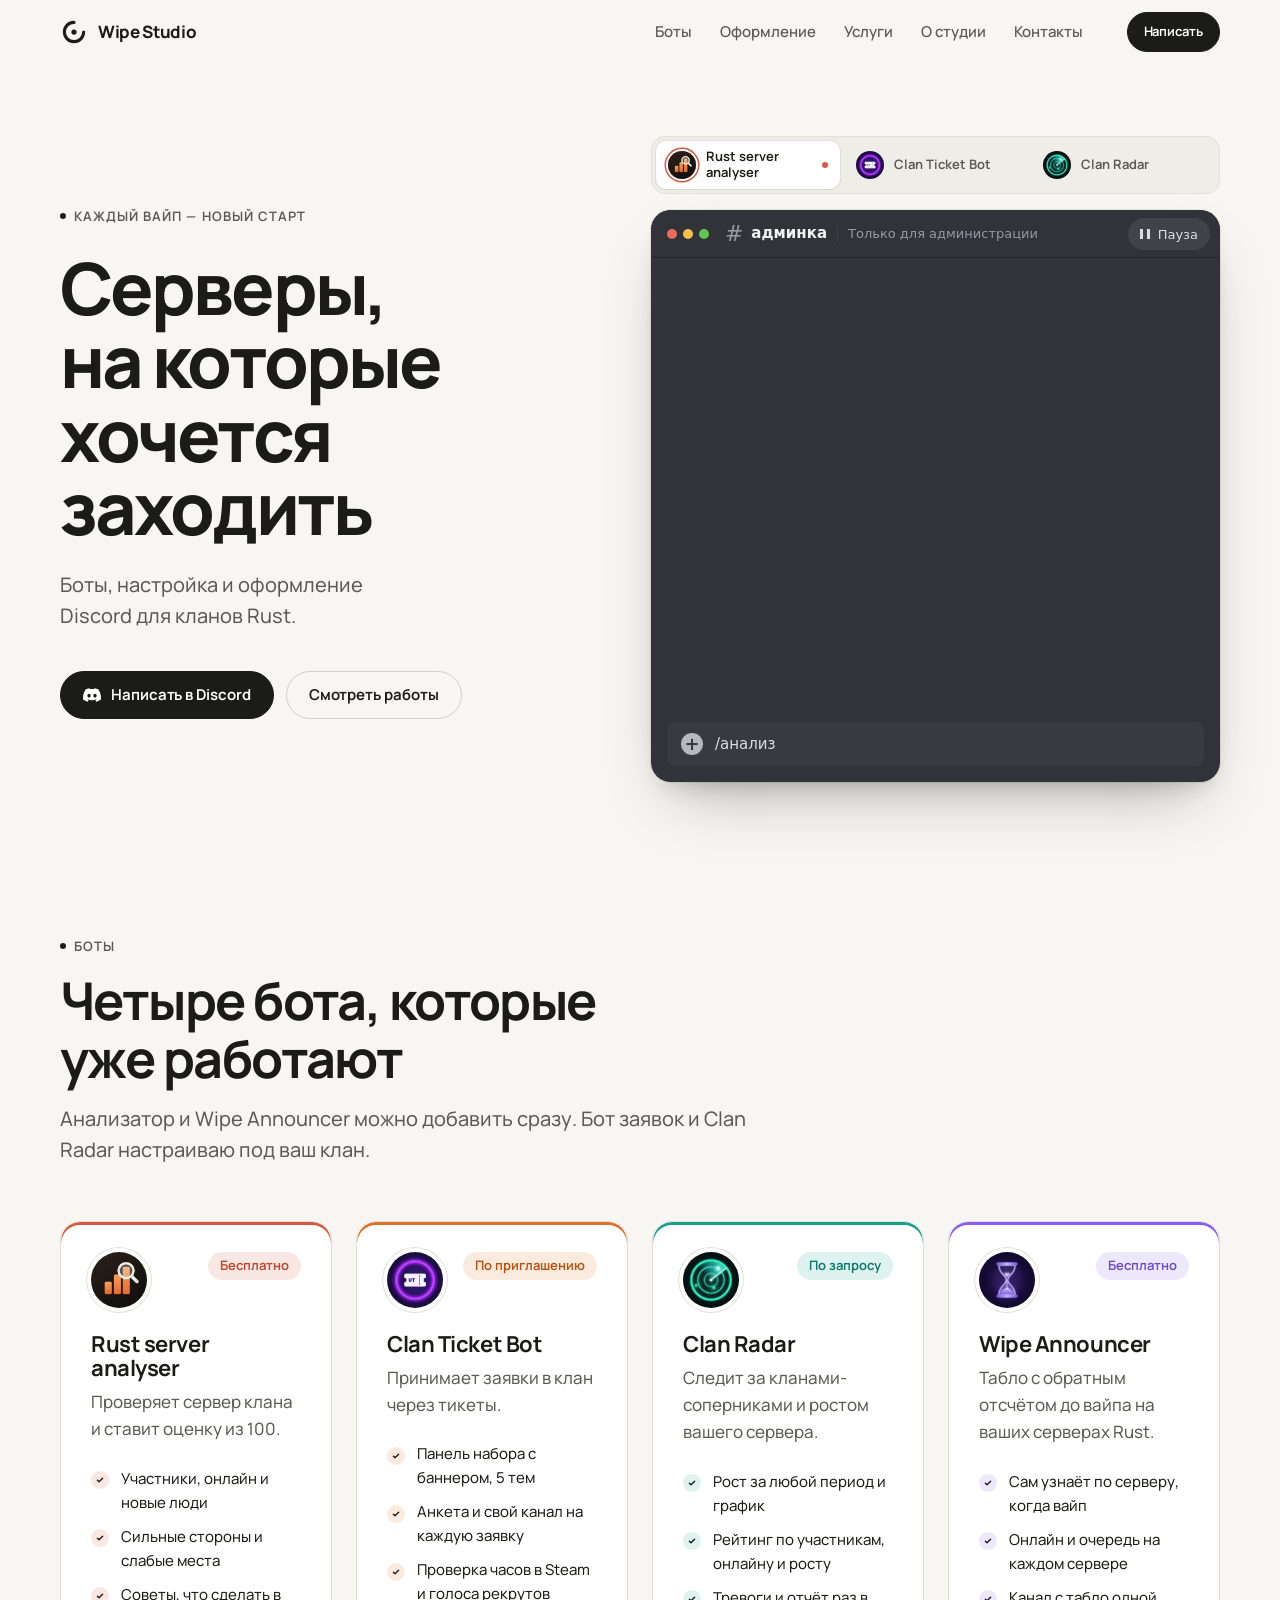
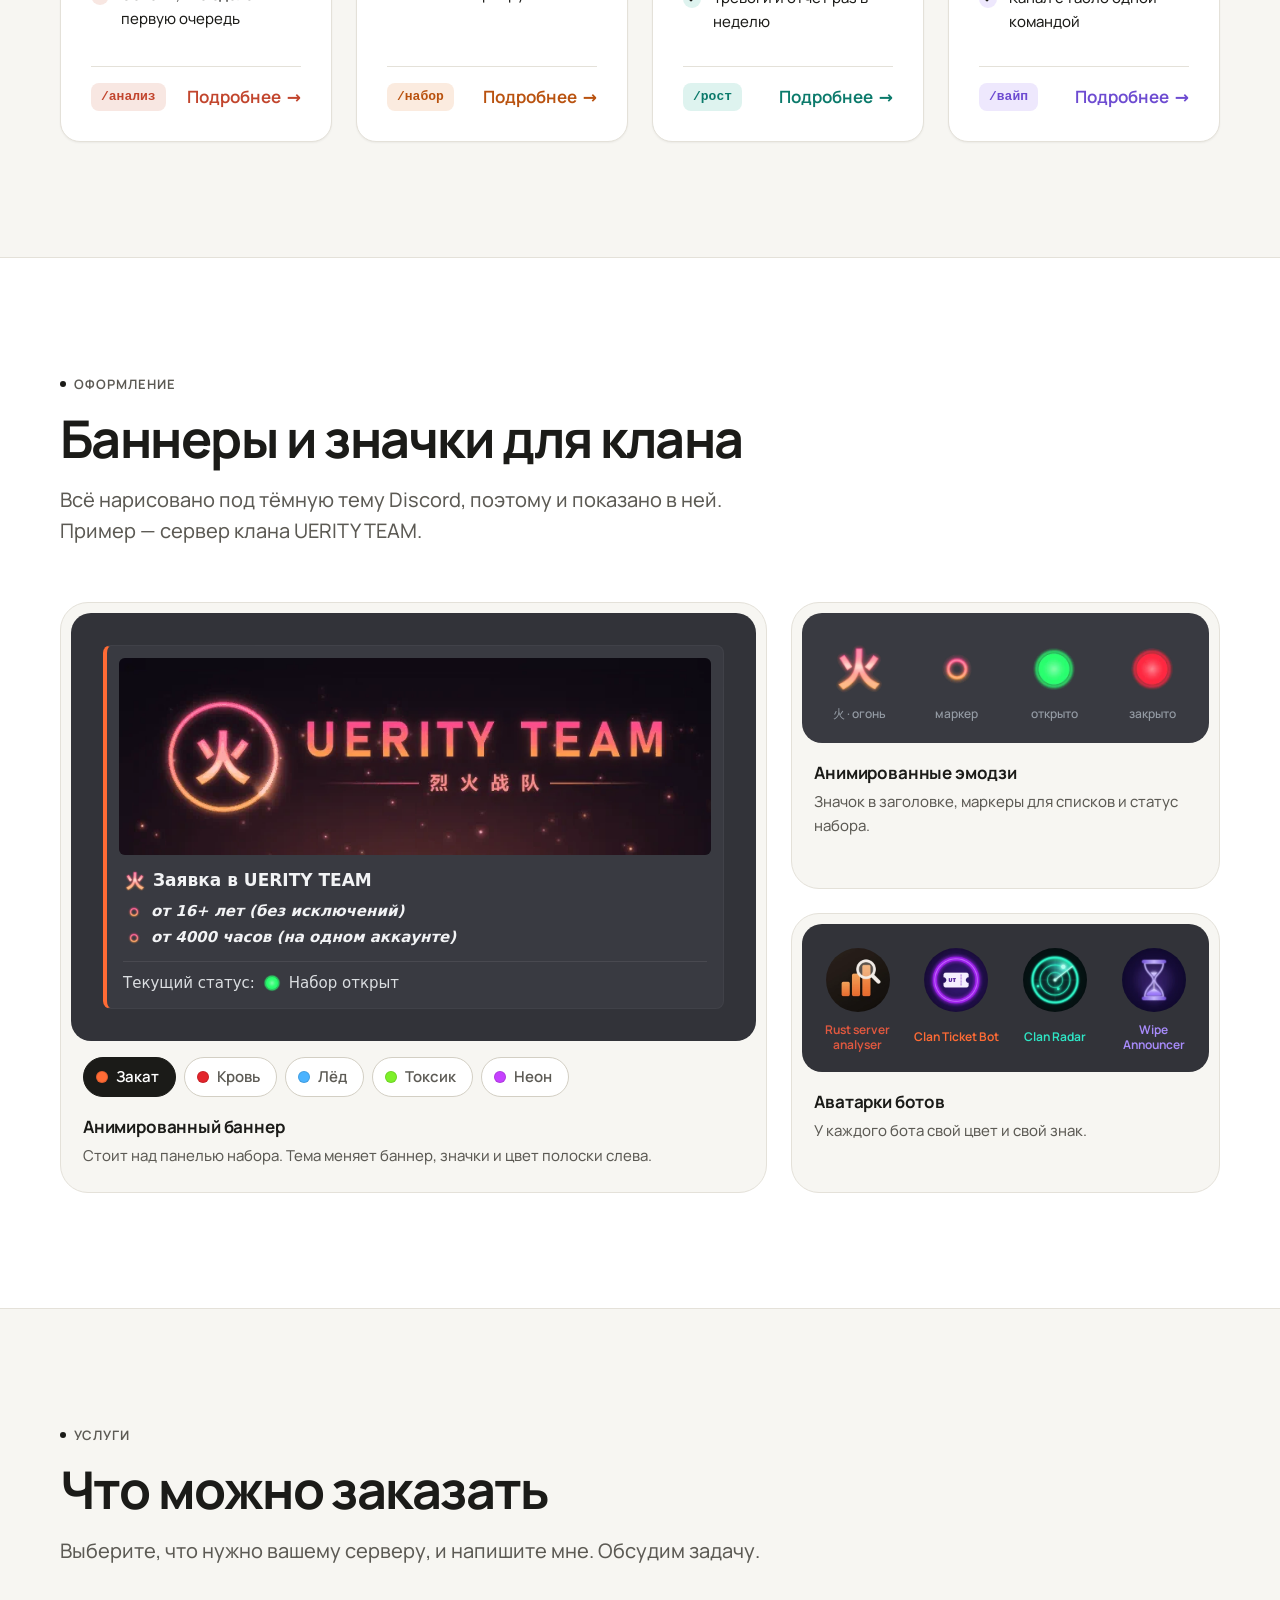
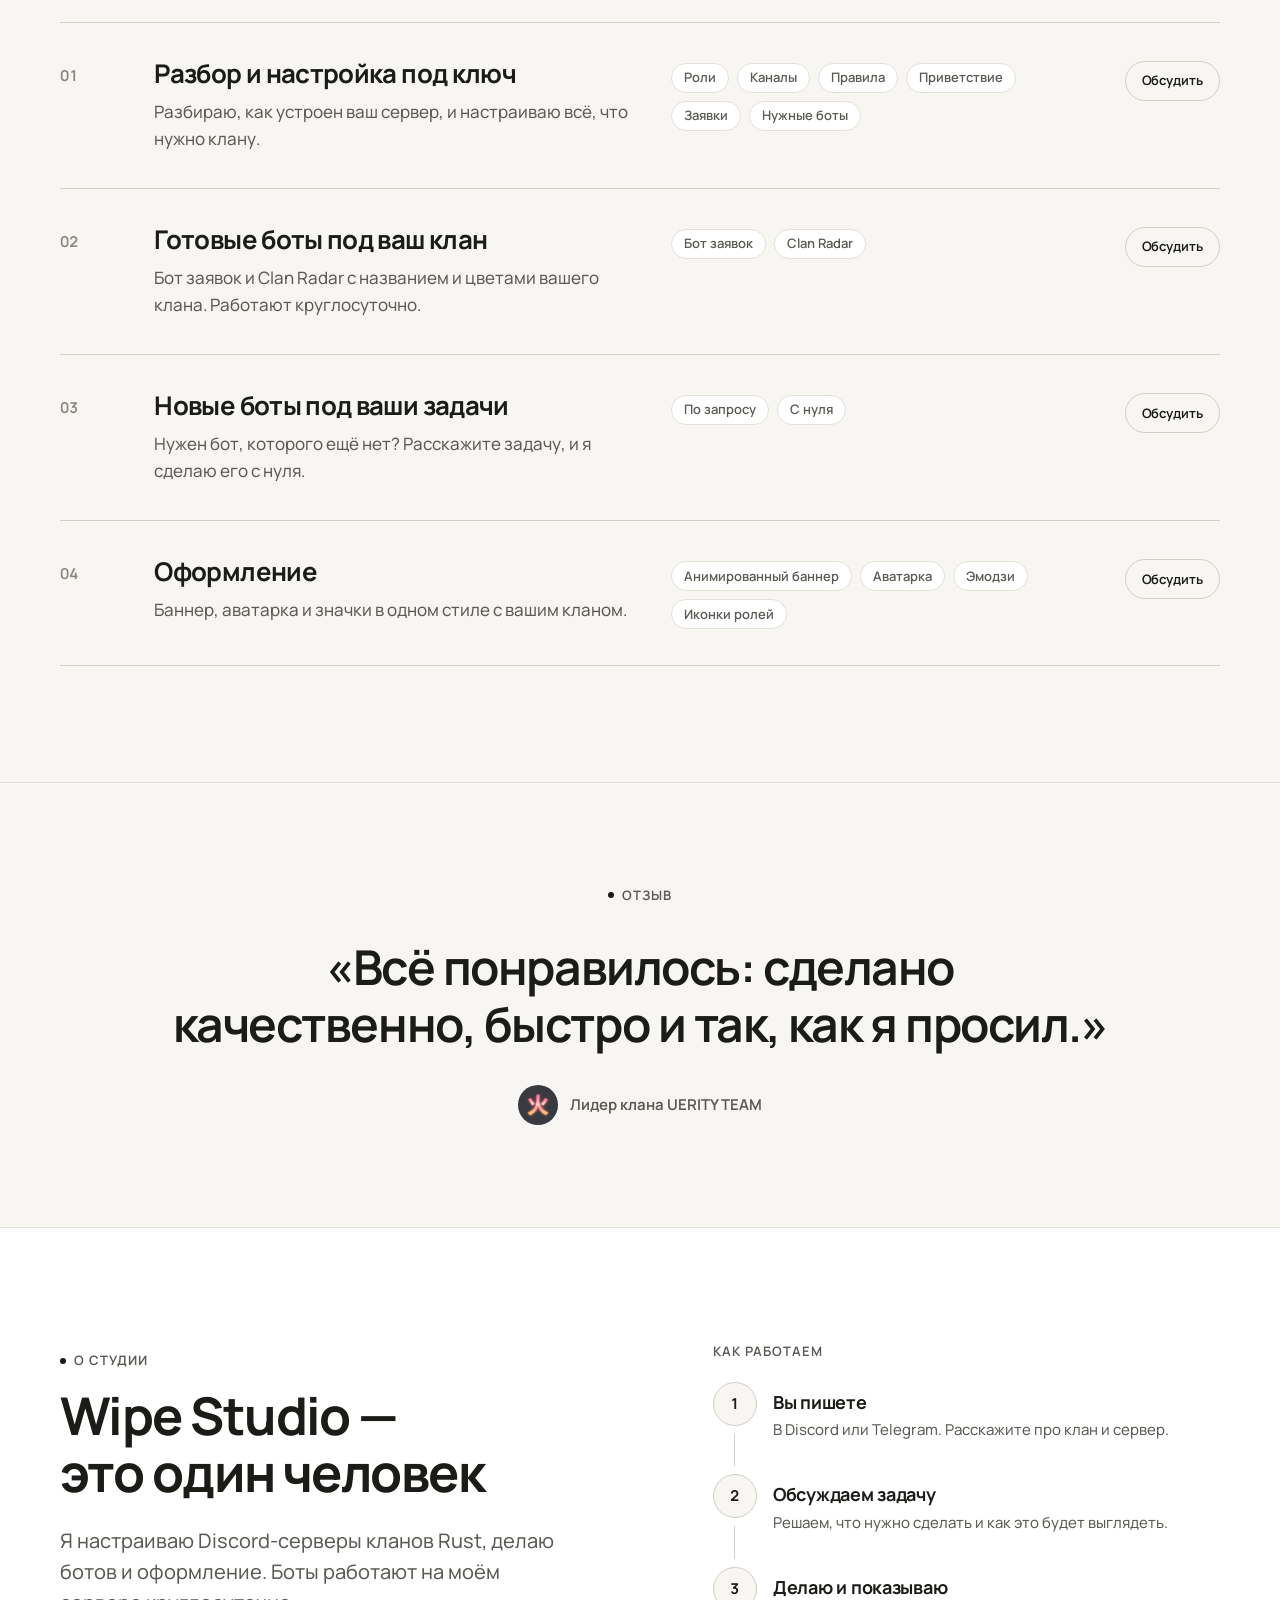
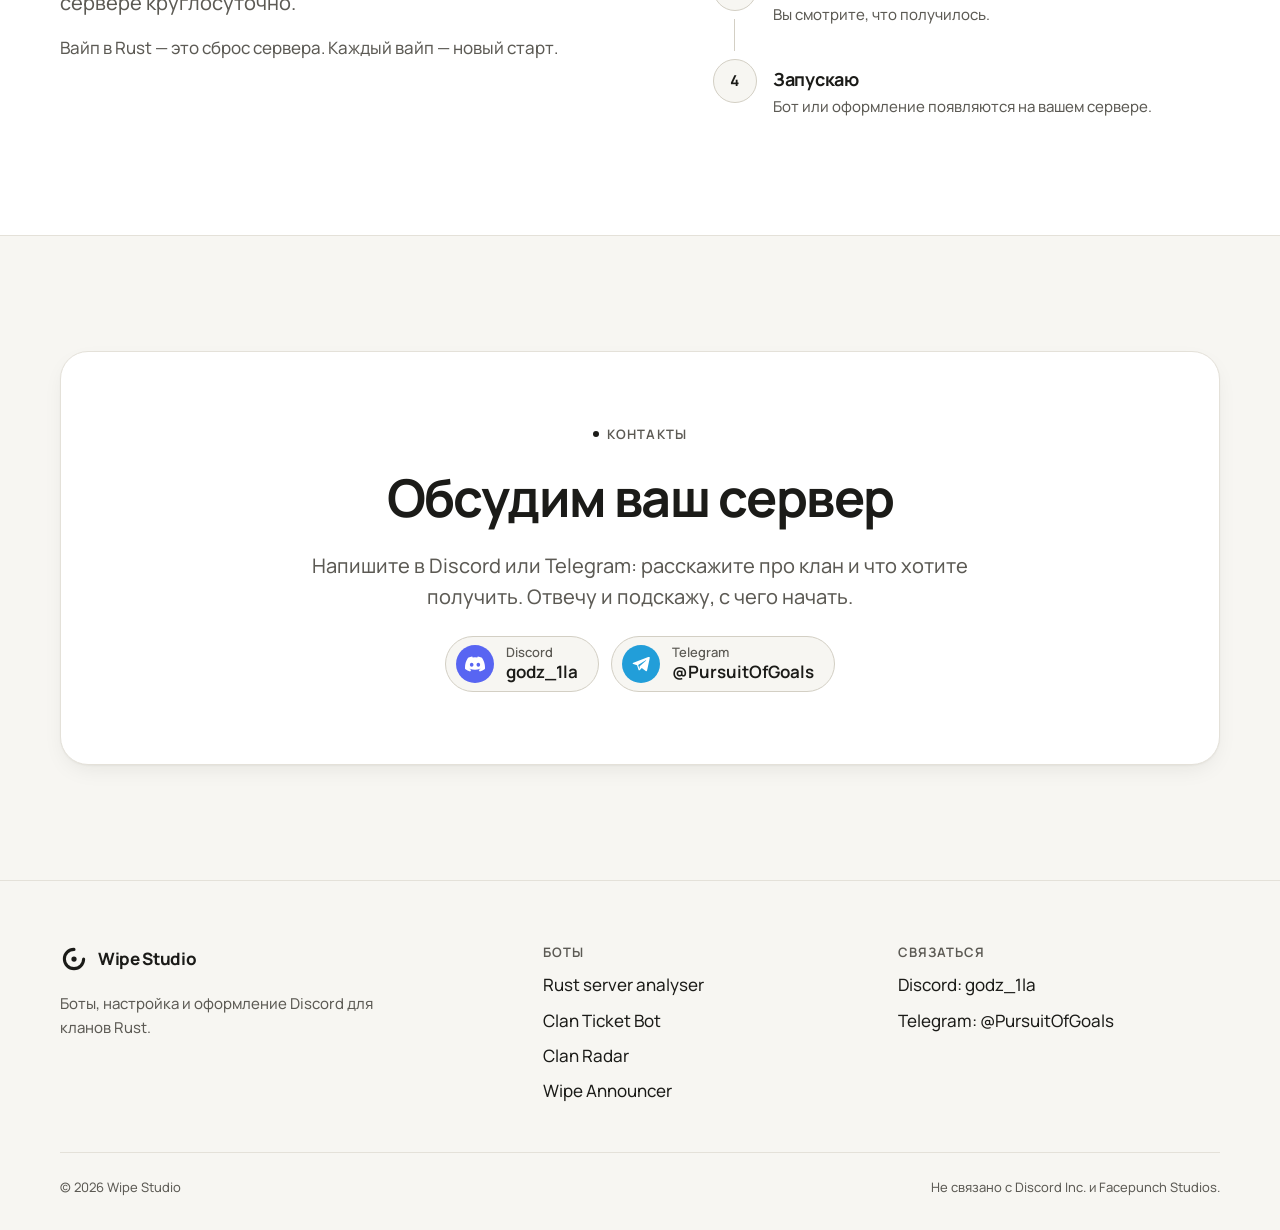
==== commit 98352130: "Бот Wipe Announcer: своя страница и карточка на главной Страница wipe/ с часами до принудительного в" ====
--- a/index.html
+++ b/index.html
@@ -105,8 +105,8 @@
       <div class="container">
         <div class="section-head" data-reveal>
           <span class="eyebrow">Боты</span>
-          <h2 class="h2" id="bots-title">Три бота, которые уже работают</h2>
-          <p class="lead">Анализатор можно добавить сразу. Бот заявок и Clan Radar настраиваю под ваш клан.</p>
+          <h2 class="h2" id="bots-title">Четыре бота, которые уже работают</h2>
+          <p class="lead">Анализатор и Wipe Announcer можно добавить сразу. Бот заявок и Clan Radar настраиваю под ваш клан.</p>
         </div>
 
         <ul class="bot-cards" role="list" data-stagger="0.1">
@@ -167,6 +167,26 @@
             <div class="bot-card__foot">
               <code class="bot-card__cmd">/рост</code>
               <a class="link-arrow bot-card__more" href="radar/">Подробнее<span class="visually-hidden"> о боте Clan Radar</span></a>
+            </div>
+          </li>
+
+          <li class="bot-card theme-wipe" data-reveal>
+            <div class="bot-card__head">
+              <div class="bot-card__top">
+                <img class="bot-card__avatar" src="assets/img/avatars/wipe.webp" alt="" width="56" height="56" loading="lazy" decoding="async">
+                <span class="badge">Бесплатно</span>
+              </div>
+              <h3 class="bot-card__name">Wipe Announcer</h3>
+              <p class="bot-card__lead">Табло с обратным отсчётом до вайпа на ваших серверах Rust.</p>
+            </div>
+            <ul class="checklist bot-card__list">
+              <li>Сам узнаёт по серверу, когда вайп</li>
+              <li>Онлайн и очередь на каждом сервере</li>
+              <li>Канал с табло одной командой</li>
+            </ul>
+            <div class="bot-card__foot">
+              <code class="bot-card__cmd">/вайп</code>
+              <a class="link-arrow bot-card__more" href="wipe/">Подробнее<span class="visually-hidden"> о боте Wipe Announcer</span></a>
             </div>
           </li>
         </ul>
@@ -250,6 +270,10 @@
               <div class="g-avatars__item">
                 <img src="assets/img/avatars/radar.webp" width="64" height="64" alt="Аватарка бота Clan Radar" loading="lazy" decoding="async">
                 <span style="color:#2EE6C5">Clan Radar</span>
+              </div>
+              <div class="g-avatars__item">
+                <img src="assets/img/avatars/wipe.webp" width="64" height="64" alt="Аватарка бота Wipe Announcer" loading="lazy" decoding="async">
+                <span style="color:#A78BFA">Wipe Announcer</span>
               </div>
             </div>
             <figcaption class="g-card__cap">
@@ -406,6 +430,7 @@
             <li><a href="analyser/">Rust server analyser</a></li>
             <li><a href="ticket/">Clan Ticket Bot</a></li>
             <li><a href="radar/">Clan Radar</a></li>
+            <li><a href="wipe/">Wipe Announcer</a></li>
           </ul>
         </div>
         <div>
--- a/assets/css/base.css
+++ b/assets/css/base.css
@@ -49,6 +49,9 @@
   --radar: #0b7a6b;
   --radar-fill: #14a08c;
   --radar-soft: #def3ef;
+  --wipe: #6d4bd1;
+  --wipe-fill: #8b5cf6;
+  --wipe-soft: #eee8fd;
 
   /* Акцент текущей страницы (страница бота переопределяет) */
   --accent: var(--ink);
@@ -101,6 +104,7 @@
 .theme-analyser { --accent: var(--analyser); --accent-fill: var(--analyser-fill); --accent-soft: var(--analyser-soft); }
 .theme-ticket   { --accent: var(--ticket);   --accent-fill: var(--ticket-fill);   --accent-soft: var(--ticket-soft); }
 .theme-radar    { --accent: var(--radar);    --accent-fill: var(--radar-fill);    --accent-soft: var(--radar-soft); }
+.theme-wipe     { --accent: var(--wipe);     --accent-fill: var(--wipe-fill);     --accent-soft: var(--wipe-soft); }
 
 /* ---------- Сброс ---------- */
 *, *::before, *::after { box-sizing: border-box; }
--- a/assets/css/home.css
+++ b/assets/css/home.css
@@ -95,7 +95,8 @@
 .hm-growth__val { font-weight: 700; color: var(--dc-head); font-variant-numeric: tabular-nums; }
 
 /* ---------- Боты ---------- */
-.bot-cards { list-style: none; display: grid; gap: var(--s-5); grid-template-columns: repeat(3, minmax(0, 1fr)); }
+.bot-cards { list-style: none; display: grid; gap: var(--s-5); grid-template-columns: repeat(4, minmax(0, 1fr)); }
+@media (max-width: 1180px) { .bot-cards { grid-template-columns: repeat(2, minmax(0, 1fr)); } }
 .bot-card {
   position: relative; display: flex; flex-direction: column;
   padding: clamp(22px, 2.6vw, 30px);
@@ -186,7 +187,7 @@
 .g-emoji__img { width: 56px; height: 56px; }
 .g-emoji__item span { font-size: 0.75rem; color: #949ba4; font-weight: 550; line-height: 1.2; }
 
-.g-avatars { display: grid; grid-template-columns: repeat(3, minmax(0, 1fr)); gap: 8px; padding: 24px 10px 20px; background: #323339; }
+.g-avatars { display: grid; grid-template-columns: repeat(4, minmax(0, 1fr)); gap: 8px; padding: 24px 10px 20px; background: #323339; }
 .g-avatars__item { display: grid; justify-items: center; gap: 10px; text-align: center; }
 .g-avatars__item img { width: 64px; height: 64px; border-radius: 50%; }
 .g-avatars__item span { font-size: 0.75rem; font-weight: 650; line-height: 1.25; }
